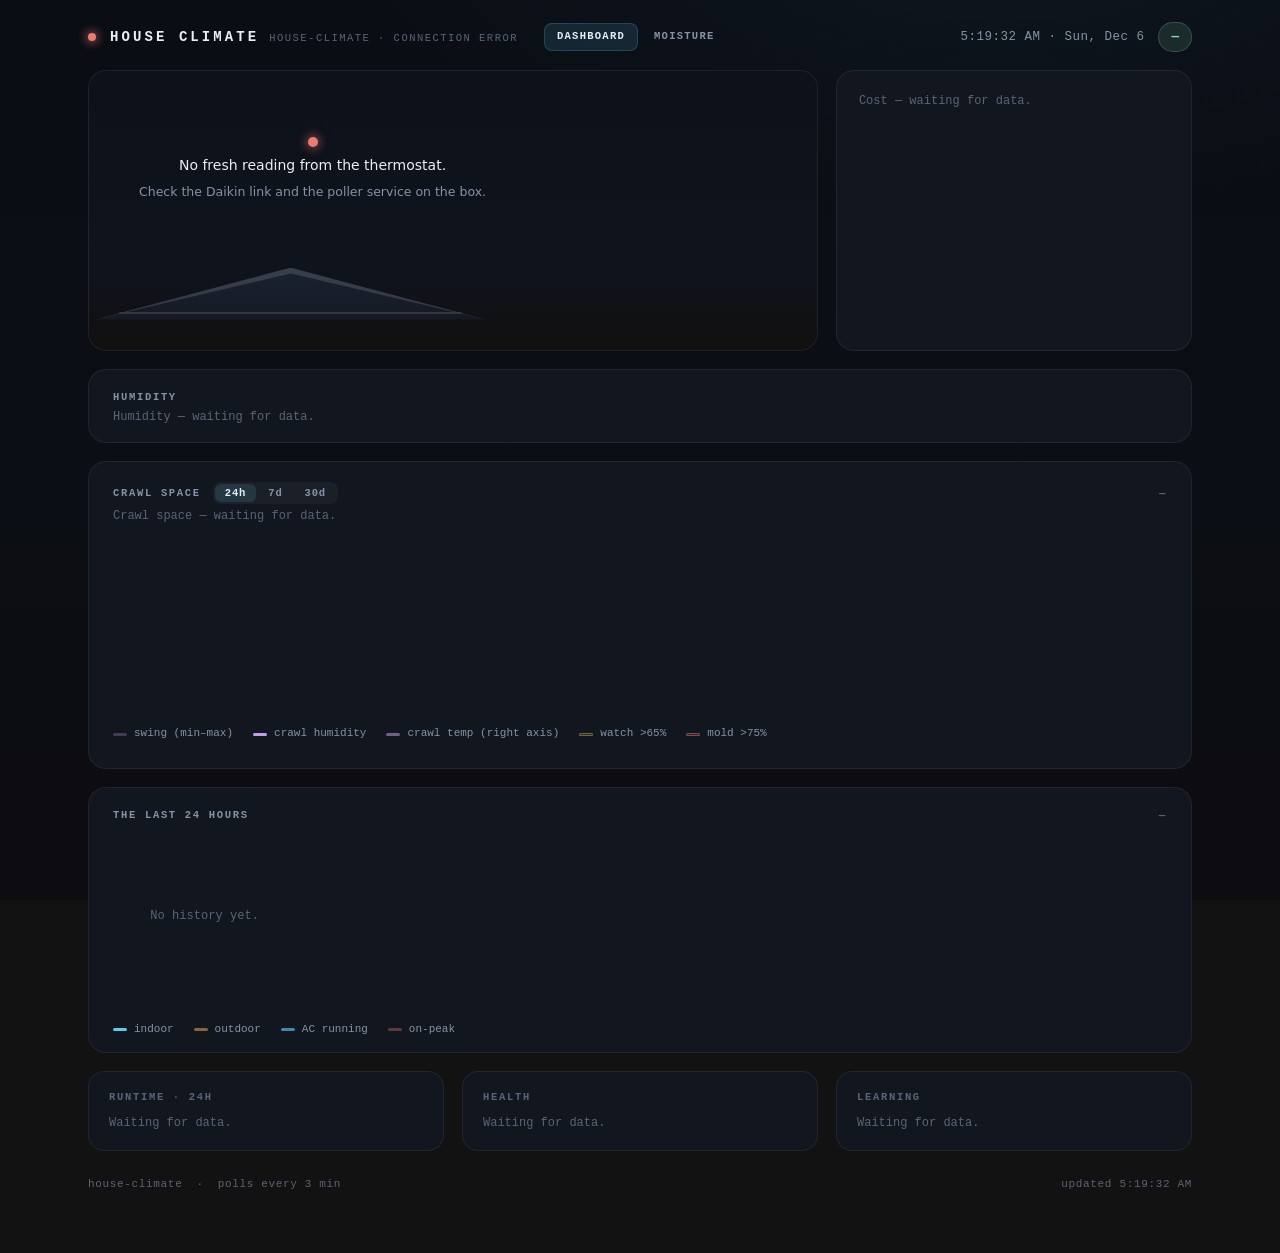
==== src/house_climate/web/static/index.html @ d67bf5e7 "refactor: remove family-hub features (F0–F8) built in the wrong repo The FamView family-hub set — da" ====
<!doctype html>
<html lang="en">
<head>
  <meta charset="utf-8">
  <meta name="viewport" content="width=device-width, initial-scale=1">
  <meta name="color-scheme" content="dark">
  <title>House Climate</title>
  <link rel="icon" href="[data-uri]">
  <link rel="stylesheet" href="styles.css?v=11">
</head>
<body>
  <!-- shared gradients for the airflow "airwaves" — faded at both ends -->
  <svg width="0" height="0" style="position:absolute" aria-hidden="true">
    <defs>
      <linearGradient id="aw-cool" x1="0" y1="0" x2="1" y2="0">
        <stop offset="0" stop-color="#5BC9F0" stop-opacity="0"/>
        <stop offset="0.5" stop-color="#5BC9F0" stop-opacity="0.8"/>
        <stop offset="1" stop-color="#5BC9F0" stop-opacity="0"/>
      </linearGradient>
      <linearGradient id="aw-heat" x1="0" y1="0" x2="1" y2="0">
        <stop offset="0" stop-color="#F5A45C" stop-opacity="0"/>
        <stop offset="0.5" stop-color="#F5A45C" stop-opacity="0.8"/>
        <stop offset="1" stop-color="#F5A45C" stop-opacity="0"/>
      </linearGradient>
      <linearGradient id="aw-fan" x1="0" y1="0" x2="1" y2="0">
        <stop offset="0" stop-color="#E9EEF7" stop-opacity="0"/>
        <stop offset="0.5" stop-color="#E9EEF7" stop-opacity="0.45"/>
        <stop offset="1" stop-color="#E9EEF7" stop-opacity="0"/>
      </linearGradient>
    </defs>
  </svg>

  <div class="wrap" id="root" data-state="idle" data-weather="day" data-conn="up" data-anim="running">

    <!-- ============ top bar ============ -->
    <header class="topbar">
      <span class="breath-dot" role="status" aria-live="polite" aria-label="connection status" id="status-dot"></span>
      <div class="wordmark">
        <h1>House Climate</h1>
        <span class="sub">house-climate &middot; <span id="status-text">connecting&hellip;</span></span>
      </div>
      <nav class="site-nav" aria-label="Site">
        <a href="./" class="active" aria-current="page">Dashboard</a>
        <a href="moisture.html">Moisture</a>
      </nav>
      <span class="spacer"></span>
      <span class="backup-badge warn" id="backup-badge" role="status" aria-live="polite" hidden></span>
      <span class="clock num" id="clock">&mdash;</span>
      <span class="today-chip num" id="chip-today">&mdash;</span>
    </header>

    <!-- ============ alerts (rendered only when non-empty) ============ -->
    <div class="alerts" id="alerts" aria-label="Active alerts"></div>

    <!-- ============ hero: the living house + cost rail ============ -->
    <div class="hero-row">
      <section class="scene" id="scene" aria-label="The house right now">
        <div class="stars" id="stars" aria-hidden="true"></div>
        <div class="clouds" id="clouds" aria-hidden="true"></div>
        <div class="rain" id="rain" aria-hidden="true"></div>
        <div class="snow" id="snow" aria-hidden="true"></div>

        <div class="outdoor" id="scene-outdoor"></div>

        <div class="house">
          <div class="roof" aria-hidden="true"></div>
          <div class="floors">
            <div class="airflow" id="airflow" aria-hidden="true"></div>
            <div id="scene-rooms"></div>
          </div>
          <div class="crawl" id="scene-crawl"></div>
        </div>

        <div class="stat-col" id="scene-stat"></div>
      </section>

      <aside class="rail" id="rail" aria-label="Cost">
        <p class="loading">Loading cost&hellip;</p>
      </aside>
    </div>

    <!-- ============ humidity (full width — the headline metric) ============ -->
    <section class="humidity-panel" id="humidity" aria-label="Humidity and dew point">
      <p class="loading">Loading humidity&hellip;</p>
    </section>

    <!-- ============ crawl space (dedicated chart: highs/lows, mold zones) ============ -->
    <section class="crawl-panel" id="crawl" aria-label="Crawl space humidity">
      <div class="panel-head">
        <span class="micro" style="color:var(--dim)">Crawl space</span>
        <div class="range-tabs" id="crawl-tabs" role="tablist" aria-label="Chart range">
          <button type="button" data-crawl-range="24h" role="tab">24h</button>
          <button type="button" data-crawl-range="7d" role="tab">7d</button>
          <button type="button" data-crawl-range="30d" role="tab">30d</button>
        </div>
        <span class="micro right" id="crawl-range-note">&mdash;</span>
      </div>
      <div id="crawl-lead"><p class="loading">Loading crawl space&hellip;</p></div>
      <div class="crawl-wrap">
        <svg id="crawl-chart" viewBox="0 0 960 170" role="img"
             aria-label="Crawl space relative humidity history with mold-risk thresholds at 65 and 75 percent"></svg>
        <div class="rb-tip" id="crawl-tip" hidden></div>
      </div>
      <div class="ribbon-legend" id="crawl-legend" hidden>
        <span class="li"><span class="sw sw-crawlband"></span>swing (min&ndash;max)</span>
        <span class="li"><span class="sw sw-crawlavg"></span>crawl humidity</span>
        <span class="li"><span class="sw sw-crawltemp"></span>crawl temp (right axis)</span>
        <span class="li"><span class="sw sw-watchzone"></span>watch &gt;65%</span>
        <span class="li"><span class="sw sw-moldzone"></span>mold &gt;75%</span>
      </div>
      <div class="crawl-foot" id="crawl-foot"></div>
    </section>

    <!-- ============ the day ribbon ============ -->
    <section class="ribbon-panel" id="ribbon-panel" aria-label="The last 24 hours">
      <div class="panel-head">
        <span class="micro" style="color:var(--dim)">The last 24 hours</span>
        <span class="micro right" id="ribbon-range">&mdash;</span>
      </div>
      <div class="ribbon-wrap">
        <svg id="ribbon" viewBox="0 0 960 168" role="img"
             aria-label="Indoor and outdoor temperature over 24 hours with cooling runs and on-peak pricing windows"></svg>
        <div class="rb-tip" id="ribbon-tip" hidden></div>
      </div>
      <div class="ribbon-legend">
        <span class="li"><span class="sw sw-in"></span>indoor</span>
        <span class="li"><span class="sw sw-out"></span>outdoor</span>
        <span class="li"><span class="sw sw-run"></span>AC running</span>
        <span class="li"><span class="sw sw-peak"></span><span id="legend-peak-rate">on-peak</span></span>
      </div>
    </section>

    <!-- ============ quiet band ============ -->
    <div class="cards">
      <section class="card" id="runtime" aria-label="Runtime"><p class="loading">Loading runtime&hellip;</p></section>
      <section class="card" id="health" aria-label="System health"><p class="loading">Loading health&hellip;</p></section>
      <section class="card" id="learning" aria-label="What the system is learning"><p class="loading">Loading&hellip;</p></section>
    </div>

    <footer class="foot">
      <span>house-climate</span>
      <span>&middot;</span>
      <span>polls every 3 min</span>
      <span class="r num" id="foot-updated">&mdash;</span>
    </footer>
  </div>

  <script src="common.js?v=5"></script>
  <script src="app.js?v=16"></script>
</body>
</html>
---- src/house_climate/web/static/styles.css ----
/* ================================================================
   HOUSE CLIMATE — the house is the interface.
   Committed single-theme night design: the page is the house's
   environment (sky above, earth below). Every color painted explicitly;
   this runs on a LAN wall display with no internet, no webfonts.
   ================================================================ */
:root {
  --void-top: #0A0D14;
  --void-bot: #0D0C10;
  --panel: #12161F;
  --edge: rgba(233, 238, 247, 0.07);
  --edge-strong: rgba(233, 238, 247, 0.14);
  --ink: #E9EEF7;
  --dim: #8593A9;
  --faint: #5A6478;
  --cool: #5BC9F0;
  --cool-soft: rgba(91, 201, 240, 0.14);
  --heat: #F5A45C;
  --heat-soft: rgba(245, 164, 92, 0.13);
  /* Location palette — one hue per PLACE, on every chart on every page:
     indoor = teal (--cool, solid), outside = amber (--heat, dashed),
     crawl space = violet (solid). Never reuse a place hue for a metric. */
  --crawl-line: #C39BEA;
  --crawl-soft: rgba(195, 155, 234, 0.16);
  --mint: #8AE0AD;
  --mint-soft: rgba(138, 224, 173, 0.12);
  --warn: #E8C268;
  --warn-soft: rgba(232, 194, 104, 0.10);
  --crit: #EB7A70;
  --ok-value: #8FDCA9;
  --mono: ui-monospace, "SF Mono", "Cascadia Code", Menlo, Consolas, monospace;
  --sans: system-ui, -apple-system, "Segoe UI", sans-serif;
}

* { box-sizing: border-box; margin: 0; padding: 0; }

html { scrollbar-color: #2A3140 transparent; }

body {
  font-family: var(--sans);
  color: var(--ink);
  background:
    radial-gradient(1100px 480px at 78% -8%, rgba(91, 201, 240, 0.05), transparent 60%),
    linear-gradient(180deg, var(--void-top) 0%, #0B0E14 55%, var(--void-bot) 100%);
  background-attachment: fixed;
  min-height: 100vh;
  font-size: 15px;
  line-height: 1.45;
  -webkit-font-smoothing: antialiased;
}

.wrap { max-width: 1160px; margin: 0 auto; padding: 0 28px 60px; }

/* ---- microlabel voice: everything quiet speaks mono ---- */
.micro {
  font-family: var(--mono);
  font-size: 10.5px;
  font-weight: 600;
  letter-spacing: 0.16em;
  text-transform: uppercase;
  color: var(--faint);
}
.num { font-variant-numeric: tabular-nums; }
.dim { color: var(--dim); }

/* ---- range coloring: the number itself is the status ----
   green = in range, yellow = drifting, red = out of range.
   These are override utilities: they must defeat the component base color
   rules (e.g. `.card .lead .v`, `.floor .t`) that set the default ink, and
   those carry higher selector specificity — so !important is the correct
   tool here, not a shortcut. */
.v-ok { color: var(--ok-value) !important; }
.v-watch { color: var(--warn) !important; }
.v-out { color: var(--crit) !important; }

/* ================= top bar ================= */
.topbar {
  display: flex; align-items: center; gap: 14px;
  padding: 22px 0 18px;
}
.wordmark { display: flex; align-items: baseline; gap: 10px; }
.wordmark h1 {
  font-family: var(--mono);
  font-size: 14px; font-weight: 700;
  letter-spacing: 0.22em; text-transform: uppercase;
  color: var(--ink);
  white-space: nowrap;
}
.wordmark .sub { font-family: var(--mono); font-size: 10.5px; letter-spacing: 0.14em; text-transform: uppercase; color: var(--faint); }

.breath-dot {
  width: 8px; height: 8px; border-radius: 50%;
  background: var(--mint);
  box-shadow: 0 0 8px 1px rgba(138, 224, 173, 0.55);
  animation: breathe 4.5s ease-in-out infinite;
  flex: none;
}
[data-state="cooling"] .breath-dot {
  background: var(--cool);
  box-shadow: 0 0 10px 2px rgba(91, 201, 240, 0.6);
  animation-duration: 2.6s;
}
[data-state="heating"] .breath-dot {
  background: var(--heat);
  box-shadow: 0 0 10px 2px rgba(245, 164, 92, 0.6);
  animation-duration: 2.6s;
}
/* connection lost / no data: the pulse goes red and stops */
[data-conn="down"] .breath-dot {
  background: var(--crit);
  box-shadow: 0 0 10px 2px rgba(235, 122, 112, 0.6);
  animation: none;
}
@keyframes breathe {
  0%, 100% { transform: scale(1); opacity: 0.75; }
  50% { transform: scale(1.35); opacity: 1; }
}

.topbar .spacer { flex: 1; }

/* ---- site nav: the two pages of the app, active page marked ---- */
.site-nav { display: flex; gap: 3px; margin-left: 12px; }
.site-nav a {
  font-family: var(--mono); font-size: 10.5px; font-weight: 600;
  letter-spacing: 0.12em; text-transform: uppercase;
  color: var(--dim); text-decoration: none;
  padding: 5px 12px; border-radius: 8px;
  border: 1px solid transparent;
  white-space: nowrap;
}
.site-nav a:hover { color: var(--ink); background: rgba(233, 238, 247, 0.05); }
.site-nav a:focus-visible { outline: 2px solid var(--cool); outline-offset: 1px; }
.site-nav a.active {
  color: var(--ink);
  background: rgba(91, 201, 240, 0.12);
  border-color: rgba(91, 201, 240, 0.2);
}
.clock { font-family: var(--mono); font-size: 12.5px; color: var(--dim); letter-spacing: 0.04em; }
.today-chip {
  font-family: var(--mono); font-size: 12.5px; font-weight: 600;
  color: var(--mint);
  background: var(--mint-soft);
  border: 1px solid rgba(138, 224, 173, 0.22);
  padding: 5px 12px; border-radius: 999px;
  white-space: nowrap;
}

/* Backup-health badge in the top bar: absent (hidden attr) when healthy or
   still unknown; amber pill once a known backup goes stale. */
.backup-badge {
  font-family: var(--mono); font-size: 12px; font-weight: 600;
  padding: 5px 12px; border-radius: 999px; white-space: nowrap;
}
.backup-badge[hidden] { display: none; }
.backup-badge.warn {
  color: var(--warn); background: var(--warn-soft);
  border: 1px solid rgba(232, 194, 104, 0.28);
}

/* ================= alerts strip ================= */
.alerts { display: flex; flex-direction: column; gap: 8px; margin-bottom: 18px; }
.alerts:empty { display: none; }
.alert {
  display: flex; align-items: baseline; gap: 10px;
  font-family: var(--mono); font-size: 13px; line-height: 1.5;
  padding: 10px 14px;
  border-radius: 10px;
  border-left: 3px solid var(--warn);
  background: var(--warn-soft);
  color: var(--ink);
}
.alert .sev {
  font-size: 9.5px; font-weight: 700; letter-spacing: 0.12em; text-transform: uppercase;
  color: var(--warn); flex: none;
}
.alert.crit { border-left-color: var(--crit); background: rgba(235, 122, 112, 0.10); }
.alert.crit .sev { color: var(--crit); }

/* ================= hero row ================= */
.hero-row {
  display: grid;
  grid-template-columns: minmax(0, 2.05fr) minmax(250px, 1fr);
  gap: 18px;
  align-items: stretch;
}

/* ---- page-load orchestration: the system comes online in order ---- */
@keyframes rise { from { opacity: 0; transform: translateY(14px); } to { opacity: 1; transform: none; } }
.scene, .rail, .humidity-panel, .crawl-panel, .ribbon-panel, .card { animation: rise 0.7s cubic-bezier(0.16, 1, 0.3, 1) both; }
.rail { animation-delay: 0.10s; }
.humidity-panel { animation-delay: 0.18s; }
.crawl-panel { animation-delay: 0.24s; }
.ribbon-panel { animation-delay: 0.28s; }
.cards .card:nth-child(1) { animation-delay: 0.38s; }
.cards .card:nth-child(2) { animation-delay: 0.46s; }
.cards .card:nth-child(3) { animation-delay: 0.54s; }

.scene {
  position: relative;
  border: 1px solid var(--edge);
  border-radius: 18px;
  background: linear-gradient(180deg, #0D1119 0%, #0F131C 72%, #12100F 100%);
  overflow: hidden;
  padding: 26px 30px 22px;
  display: grid;
  grid-template-columns: minmax(0, 1.15fr) minmax(0, 1fr);
  gap: 26px;
  transition: filter 0.6s ease, background 1.2s ease;
}
/* stale reading: the whole scene desaturates */
.scene.is-stale { filter: saturate(0.35) brightness(0.85); }

/* ---- the sky: driven by the real weather feed ----
   data-weather on #root: day | night | clouds | rain | snow */
.stars { position: absolute; inset: 0; z-index: 0; pointer-events: none; display: none; }
[data-weather="night"] .stars { display: block; }
.stars i {
  position: absolute;
  width: 2px; height: 2px; border-radius: 50%;
  background: #E9EEF7;
  opacity: 0.18;
  animation: twinkle var(--tw, 9s) ease-in-out var(--twd, 0s) infinite;
}
@keyframes twinkle {
  0%, 100% { opacity: 0.10; }
  50% { opacity: var(--twmax, 0.42); }
}

/* sun by day, moon by night */
[data-weather="night"] .sun {
  background: radial-gradient(circle at 62% 38%, #F0F3F9 42%, #B9C2D4 60%, rgba(185, 194, 212, 0.2) 100%);
  box-shadow: 0 0 14px 3px rgba(233, 238, 247, 0.18);
  animation: none;
}
[data-weather="clouds"] .sun { filter: brightness(0.72) saturate(0.7); }
[data-weather="rain"] .sun { filter: brightness(0.45) saturate(0.4); }
[data-weather="snow"] .sun { filter: brightness(0.6) saturate(0.5); }

/* drifting clouds — present for clouds, rain, and snow */
.clouds { position: absolute; inset: 0; z-index: 0; pointer-events: none; display: none; overflow: hidden; }
[data-weather="clouds"] .clouds,
[data-weather="rain"] .clouds,
[data-weather="snow"] .clouds { display: block; }
.clouds i {
  position: absolute;
  width: 130px; height: 30px; border-radius: 999px;
  background: rgba(233, 238, 247, 0.10);
  filter: blur(13px);
  animation: cloud-drift var(--cd, 85s) linear var(--cdd, 0s) infinite;
}
[data-weather="rain"] .clouds i,
[data-weather="snow"] .clouds i { background: rgba(160, 176, 205, 0.13); }
@keyframes cloud-drift {
  from { transform: translateX(-160px); }
  to { transform: translateX(1200px); }
}

/* rain falls around the house */
.rain { position: absolute; inset: 0; z-index: 0; pointer-events: none; display: none; }
[data-weather="rain"] .rain { display: block; }
.rain i {
  position: absolute; top: -14px;
  width: 1.5px; height: 12px; border-radius: 2px;
  background: linear-gradient(180deg, rgba(122, 168, 255, 0), rgba(122, 168, 255, 0.4));
  transform: rotate(9deg);
  animation: rainfall var(--rd, 1.1s) linear var(--rdd, 0s) infinite;
}
@keyframes rainfall {
  from { transform: translateY(0) rotate(9deg); opacity: 0.9; }
  to { transform: translateY(480px) rotate(9deg); opacity: 0.35; }
}

/* snow drifts down with a gentle sway */
.snow { position: absolute; inset: 0; z-index: 0; pointer-events: none; display: none; }
[data-weather="snow"] .snow { display: block; }
.snow i {
  position: absolute; top: -12px;
  width: 3px; height: 3px; border-radius: 50%;
  background: rgba(233, 238, 247, 0.75);
  animation: snowfall var(--sd, 8s) linear var(--sdd, 0s) infinite;
}
@keyframes snowfall {
  0% { transform: translate(0, 0); opacity: 0; }
  12% { opacity: 0.85; }
  100% { transform: translate(var(--sx, 12px), 470px); opacity: 0.4; }
}

/* sky tint follows the weather */
[data-weather="night"] .scene { background: linear-gradient(180deg, #0A0D16 0%, #0E121B 72%, #12100F 100%); }
[data-weather="rain"] .scene { background: linear-gradient(180deg, #0B0F15 0%, #0E1119 72%, #100F0E 100%); }
[data-weather="clouds"] .scene,
[data-weather="snow"] .scene { background: linear-gradient(180deg, #0E1219 0%, #10141C 72%, #12100F 100%); }

/* ambience pauses when the tab is hidden — this runs for months on a wall */
[data-anim="paused"] .stars i,
[data-anim="paused"] .clouds i,
[data-anim="paused"] .rain i,
[data-anim="paused"] .snow i,
[data-anim="paused"] .airflow .aw-stream,
[data-anim="paused"] .airflow .aw-stream path,
[data-anim="paused"] .breath-dot,
[data-anim="paused"] .sun,
[data-anim="paused"] .rb-now-dot { animation-play-state: paused; }

.scene .outdoor, .scene .house, .scene .stat-col { position: relative; z-index: 1; }

/* ---- outdoor strip ---- */
.outdoor {
  grid-column: 1 / -1;
  display: flex; flex-wrap: wrap; align-items: center; gap: 16px;
  min-height: 30px;
}
.sun {
  width: 22px; height: 22px; border-radius: 50%;
  background: radial-gradient(circle at 38% 35%, #FFD9A8, var(--heat) 58%, rgba(245, 164, 92, 0.25) 100%);
  box-shadow: 0 0 18px 4px rgba(245, 164, 92, calc(0.12 + 0.35 * var(--solar, 0.27)));
  animation: sunpulse 8s ease-in-out infinite;
  flex: none;
}
@keyframes sunpulse { 0%, 100% { filter: brightness(1); } 50% { filter: brightness(1.18); } }
.outdoor .line { font-family: var(--mono); font-size: 12.5px; color: var(--dim); letter-spacing: 0.03em; }
.outdoor .line b { color: var(--ink); font-weight: 600; }
.outdoor .aqi {
  margin-left: auto;
  font-family: var(--mono); font-size: 11px; font-weight: 600;
  padding: 3px 10px; border-radius: 999px;
  letter-spacing: 0.05em;
  white-space: nowrap;
}
.aqi-ok { color: var(--mint); background: var(--mint-soft); }
.aqi-neutral { color: var(--dim); background: rgba(233, 238, 247, 0.06); }
.aqi-warn { color: var(--warn); background: var(--warn-soft); }
.aqi-crit { color: var(--crit); background: rgba(235, 122, 112, 0.14); }

/* prominent escalation above the modest .aqi chip — same crit hue.
   flex-basis:100% forces it onto its own row in the flex-wrap .outdoor
   strip, pushing the sun/temp line beneath it. */
.smoke-banner {
  flex-basis: 100%;
  color: var(--crit); background: rgba(235, 122, 112, 0.14);
  border-radius: 10px; padding: 8px 12px;
  font-family: var(--mono); font-size: 0.85rem; font-weight: 600;
}

/* ---- the house cross-section ---- */
.house { position: relative; padding-top: 44px; }
.roof {
  position: absolute; top: 0; left: -7%; width: 114%; height: 52px;
  clip-path: polygon(50% 0, 100% 100%, 0 100%);
  background: linear-gradient(180deg, #1B2230, #141924);
  border-radius: 2px;
}
.roof::after {
  content: ""; position: absolute; inset: 0;
  clip-path: polygon(50% 0, 100% 100%, 50% 6px, 0 100%);
  background: var(--edge-strong);
}
.floors {
  position: relative;
  border: 1px solid var(--edge-strong);
  border-radius: 0 0 4px 4px;
  background: rgba(18, 22, 31, 0.6);
  overflow: hidden;
  transition: box-shadow 1.2s ease;
}
[data-state="cooling"] .floors {
  box-shadow: inset 0 0 34px rgba(91, 201, 240, 0.10), 0 0 22px rgba(91, 201, 240, 0.07);
  animation: wallglow 2.6s ease-in-out infinite;
}
@keyframes wallglow {
  0%, 100% { box-shadow: inset 0 0 34px rgba(91, 201, 240, 0.08), 0 0 22px rgba(91, 201, 240, 0.05); }
  50% { box-shadow: inset 0 0 44px rgba(91, 201, 240, 0.15), 0 0 26px rgba(91, 201, 240, 0.10); }
}
[data-state="heating"] .floors { animation: heatglow 2.6s ease-in-out infinite; }
@keyframes heatglow {
  0%, 100% { box-shadow: inset 0 0 34px rgba(245, 164, 92, 0.08), 0 0 22px rgba(245, 164, 92, 0.05); }
  50% { box-shadow: inset 0 0 44px rgba(245, 164, 92, 0.15), 0 0 26px rgba(245, 164, 92, 0.10); }
}

.floor {
  display: flex; align-items: center; justify-content: space-between;
  gap: 12px;
  padding: 15px 18px;
  border-top: 1px solid var(--edge);
  position: relative; z-index: 2;
}
.floor:first-child { border-top: none; }
.floor .room { display: flex; flex-direction: column; gap: 3px; }
.floor .vals { display: flex; align-items: baseline; gap: 12px; }
.floor .t { font-family: var(--mono); font-size: 21px; font-weight: 500; color: var(--ink); }
.floor .t .u { font-size: 12px; color: var(--faint); font-weight: 400; }
.floor .rh { font-family: var(--mono); font-size: 12px; color: var(--dim); }
.floor .age { font-family: var(--mono); font-size: 10px; color: var(--faint); }
.floor .age.old { color: var(--warn); }
.sig { display: inline-flex; align-items: flex-end; gap: 1.5px; height: 10px; margin-left: 2px; opacity: 0.75; }
.sig i { width: 2.5px; border-radius: 1px; background: var(--ok-value); }
.sig i:nth-child(1) { height: 3px; } .sig i:nth-child(2) { height: 5px; }
.sig i:nth-child(3) { height: 7px; } .sig i:nth-child(4) { height: 10px; }
.sig.weak i { background: var(--warn); }
.sig i.off { background: rgba(233, 238, 247, 0.14); }
.batt-chip {
  font-family: var(--mono); font-size: 9px; font-weight: 700; letter-spacing: 0.08em;
  text-transform: uppercase;
  color: var(--crit); background: rgba(235, 122, 112, 0.14);
  padding: 2px 6px; border-radius: 999px; margin-left: 2px;
}
/* indoor PM2.5 chip (Levoit via the HA bridge) — severity-colored */
.pm {
  font-family: var(--mono); font-size: 10px; font-weight: 700; letter-spacing: 0.05em;
  padding: 2px 6px; border-radius: 999px; margin-left: 2px;
  border: 1px solid transparent; cursor: default;
}
.pm.pm-ok { color: var(--ok-value); background: var(--mint-soft); }
.pm.pm-warn { color: var(--warn); background: var(--warn-soft); }
.pm.pm-bad { color: var(--crit); background: rgba(235, 122, 112, 0.14); }
.pm.pm-stale { color: var(--faint); border-color: var(--edge); }
.floor.stale .t, .floor.stale .rh { color: var(--faint); }
.floor.absent .t, .floor.absent .rh { color: var(--faint); }
.floor.absent .waiting { font-family: var(--mono); font-size: 11.5px; color: var(--faint); font-style: normal; }

/* crawl space: below the drawn ground line */
.crawl {
  margin-top: 10px;
  border: 1px dashed rgba(233, 238, 247, 0.13);
  border-radius: 4px;
  background: rgba(13, 12, 10, 0.5);
  position: relative; z-index: 2;
}
.crawl:empty { display: none; }
.crawl::before {
  content: "";
  position: absolute; top: -6px; left: -60px; right: -60px;
  height: 1px;
  background: linear-gradient(90deg, transparent, var(--edge-strong) 8%, var(--edge-strong) 92%, transparent);
  pointer-events: none;
}
.crawl .floor { border-top: none; padding: 11px 18px; }
.crawl .t { font-size: 17px; }

/* Conditioned air moving through the house — streamlines. Each stream is a
   full-width sine path; puffs of light (stroke dashes) travel ALONG the
   curve, so the motion itself undulates instead of a shape being dragged
   across. The whole stream also breathes vertically. Deliberately NOT rain:
   horizontal, wavy, soft-ended (the stroke gradient fades both edges).
   Cyan cooling, amber heating, neutral fan. */
.airflow { position: absolute; inset: 0; z-index: 1; pointer-events: none; overflow: hidden; }
.airflow .aw-stream {
  position: absolute; inset: 0; width: 100%; height: 100%;
  opacity: 0;
  transition: opacity 0.9s ease;
  will-change: opacity;
}
.airflow .aw-stream path {
  fill: none;
  stroke-width: 2.2;
  stroke-linecap: round;
  vector-effect: non-scaling-stroke;
  /* pathLength=100 on the element makes these units stable */
  stroke-dasharray: 7 26;
}
[data-state="cooling"] .airflow .aw-stream,
[data-state="heating"] .airflow .aw-stream,
[data-state="fan"] .airflow .aw-stream {
  opacity: 1;
  animation: stream-breathe var(--bob, 7s) ease-in-out var(--delay, 0s) infinite;
}
[data-state="cooling"] .airflow .aw-stream path { stroke: url(#aw-cool); animation: dashflow var(--dur, 6s) linear var(--delay, 0s) infinite; }
[data-state="heating"] .airflow .aw-stream path { stroke: url(#aw-heat); animation: dashflow var(--dur, 6s) linear var(--delay, 0s) infinite; }
[data-state="fan"] .airflow .aw-stream path { stroke: url(#aw-fan); animation: dashflow calc(var(--dur, 6s) * 1.6) linear var(--delay, 0s) infinite; }
@keyframes dashflow {
  from { stroke-dashoffset: 0; }
  to { stroke-dashoffset: -66; } /* two dash periods per cycle, seamless */
}
@keyframes stream-breathe {
  0%, 100% { transform: translateY(0); }
  50% { transform: translateY(var(--bobamp, 4px)); }
}

/* ---- thermostat column ---- */
.stat-col { display: flex; flex-direction: column; justify-content: center; gap: 16px; padding-bottom: 60px; }
.big-temp { display: flex; align-items: baseline; gap: 6px; line-height: 1; }
.big-temp .v {
  font-size: 84px; font-weight: 200; letter-spacing: -0.02em;
  font-variant-numeric: tabular-nums;
  color: var(--ink);
}
.big-temp .u { font-size: 22px; font-weight: 300; color: var(--dim); }

.eq-pill {
  display: inline-flex; align-items: center; gap: 8px;
  align-self: flex-start;
  font-family: var(--mono); font-size: 12px; font-weight: 600;
  letter-spacing: 0.12em; text-transform: uppercase;
  padding: 7px 14px; border-radius: 999px;
  border: 1px solid var(--edge-strong);
  color: var(--dim); background: rgba(233, 238, 247, 0.03);
  transition: all 0.6s ease;
}
.eq-pill .d { width: 7px; height: 7px; border-radius: 50%; background: var(--faint); }
[data-state="cooling"] .eq-pill {
  color: var(--cool); border-color: rgba(91, 201, 240, 0.35); background: var(--cool-soft);
}
[data-state="cooling"] .eq-pill .d {
  background: var(--cool);
  box-shadow: 0 0 8px 2px rgba(91, 201, 240, 0.5);
  animation: breathe 2.6s ease-in-out infinite;
}
[data-state="heating"] .eq-pill {
  color: var(--heat); border-color: rgba(245, 164, 92, 0.35); background: var(--heat-soft);
}
[data-state="heating"] .eq-pill .d {
  background: var(--heat);
  box-shadow: 0 0 8px 2px rgba(245, 164, 92, 0.5);
  animation: breathe 2.6s ease-in-out infinite;
}

/* comfort band: heat notch … indoor marker … cool notch */
.band { display: flex; flex-direction: column; gap: 7px; max-width: 320px; }
[data-state="off"] .band { opacity: 0.5; }
.band .track {
  position: relative; height: 5px; border-radius: 999px;
  background: linear-gradient(90deg, rgba(245, 164, 92, 0.35), rgba(233, 238, 247, 0.10) 38%, rgba(233, 238, 247, 0.10) 62%, rgba(91, 201, 240, 0.35));
}
.band .notch {
  position: absolute; top: -4px; width: 2.5px; height: 13px; border-radius: 2px;
}
.band .notch.h { background: var(--heat); }
.band .notch.c { background: var(--cool); }
.band .marker {
  position: absolute; top: -3.5px;
  width: 12px; height: 12px; border-radius: 50%;
  background: var(--ink);
  border: 2.5px solid #0F131C;
  box-shadow: 0 0 0 1.5px rgba(233, 238, 247, 0.35);
  transform: translateX(-50%);
}
[data-state="cooling"] .band .marker {
  background: var(--cool);
  box-shadow: 0 0 0 1.5px rgba(91, 201, 240, 0.5), 0 0 10px 2px rgba(91, 201, 240, 0.35);
}
[data-state="heating"] .band .marker {
  background: var(--heat);
  box-shadow: 0 0 0 1.5px rgba(245, 164, 92, 0.5), 0 0 10px 2px rgba(245, 164, 92, 0.35);
}
.band .labels { display: flex; justify-content: space-between; font-family: var(--mono); font-size: 11px; color: var(--dim); }
.band .labels .h b { color: var(--heat); font-weight: 600; }
.band .labels .c b { color: var(--cool); font-weight: 600; }

.rh-line { font-family: var(--mono); font-size: 13px; color: var(--dim); }
.rh-line b { font-weight: 600; color: var(--ink); }
/* the source note wraps as one unit instead of breaking mid-phrase */
.rh-line .rh-src { white-space: nowrap; color: var(--faint); }

/* stale banner + no-data empty state */
.stale-banner {
  grid-column: 1 / -1;
  font-family: var(--mono); font-size: 11px; font-weight: 600; letter-spacing: 0.1em;
  text-transform: uppercase;
  color: var(--warn); background: var(--warn-soft);
  border: 1px solid rgba(232, 194, 104, 0.25);
  border-radius: 8px; padding: 8px 12px; text-align: center;
}
.scene-empty {
  grid-column: 1 / -1;
  display: flex; flex-direction: column; align-items: center; gap: 8px;
  padding: 40px 20px; text-align: center;
}
.scene-empty .dot { width: 10px; height: 10px; border-radius: 50%; background: var(--crit); box-shadow: 0 0 10px 2px rgba(235, 122, 112, 0.5); }
.scene-empty p { color: var(--ink); font-size: 14px; }
.scene-empty p.sub { color: var(--dim); font-size: 12.5px; }

/* ================= cost rail ================= */
.rail {
  border: 1px solid var(--edge);
  border-radius: 18px;
  background: var(--panel);
  padding: 22px 22px 18px;
  display: flex; flex-direction: column;
}
.peak-strip {
  display: flex; flex-direction: column; gap: 2px;
  padding: 8px 12px; border-radius: 10px; margin-bottom: 12px; line-height: 1.25;
}
.peak-strip b { font-size: 0.95rem; letter-spacing: 0.02em; }
.peak-strip span { font-size: 0.8rem; opacity: 0.9; }
/* Same three hues as the band breakdown below (.b-off/.b-mid/.b-peak) and
   the chart's on-peak shading (.rb-peak), so the strip reads as one system. */
.peak-strip.is-off { background: var(--mint-soft); color: var(--mint); }
.peak-strip.is-warn { background: var(--warn-soft); color: var(--warn); }
.peak-strip.is-peak { background: rgba(235, 122, 112, 0.14); color: var(--crit); }
/* Mid tier active (not bordering peak): same amber as .b-mid below, so it
   never reads as the mint "cheap power" off-peak state. */
.peak-strip.is-mid { background: var(--warn-soft); color: var(--warn); }
/* Flat-rate utility: no peak/off framing exists, so no mint/amber/red — a
   plain neutral gray instead of implying either "cheap" or "watch out". */
.peak-strip.is-flat { background: rgba(133, 147, 169, 0.12); color: var(--dim); }

.rail .today-amt {
  font-size: 46px; font-weight: 250; line-height: 1.05;
  font-variant-numeric: tabular-nums;
  color: var(--ink);
  margin-top: 8px;
  transition: color 0.5s ease;
}
.rail .today-amt.is-ticking { color: var(--mint); text-shadow: 0 0 18px rgba(138, 224, 173, 0.25); }
.accrual {
  margin-top: 6px;
  font-family: var(--mono); font-size: 11.5px; font-weight: 600;
  color: var(--mint);
}
.accrual[hidden] { display: none; }

.rail hr { border: none; border-top: 1px solid var(--edge); margin: 16px 0 14px; }

.bands { display: flex; flex-direction: column; gap: 8px; margin-top: 9px; }
.bandrow { display: flex; align-items: center; gap: 9px; font-family: var(--mono); font-size: 12px; }
.bandrow .dot { width: 7px; height: 7px; border-radius: 50%; flex: none; }
.bandrow .nm { color: var(--dim); width: 70px; }
.bandrow .bar { flex: 1; height: 3px; border-radius: 999px; background: rgba(233, 238, 247, 0.07); overflow: hidden; }
.bandrow .bar i { display: block; height: 100%; border-radius: 999px; }
.bandrow .amt { color: var(--ink); font-weight: 600; width: 50px; text-align: right; }
.b-peak .dot, .b-peak .bar i { background: var(--crit); }
.b-mid .dot, .b-mid .bar i { background: var(--warn); }
.b-off .dot, .b-off .bar i { background: var(--mint); }

.proj-row { display: flex; justify-content: space-between; font-family: var(--mono); font-size: 12px; color: var(--dim); margin-top: 10px; }
.proj-row b { color: var(--ink); font-weight: 600; }

.fc-line { margin-top: 9px; font-size: 13px; color: var(--dim); line-height: 1.5; }
.fc-line b { color: var(--ink); font-weight: 600; }
.fc-basis { margin-top: 5px; font-family: var(--mono); font-size: 10.5px; color: var(--faint); }
.fc-tip {
  margin-top: 9px; padding: 9px 12px;
  border-left: 2px solid var(--mint);
  background: var(--mint-soft);
  border-radius: 0 8px 8px 0;
  font-size: 12.5px; color: var(--ink); line-height: 1.5;
}
.fc-tip b { color: var(--mint); }

/* ================= humidity panel (full width) ================= */
.humidity-panel {
  margin-top: 18px;
  border: 1px solid var(--edge);
  border-radius: 18px;
  background: var(--panel);
  padding: 20px 24px 16px;
}
.hum-top { display: flex; align-items: baseline; gap: 22px; flex-wrap: wrap; margin: 8px 0 4px; }
.hum-big { display: flex; align-items: baseline; gap: 7px; }
.hum-big .v { font-size: 44px; font-weight: 250; line-height: 1; font-variant-numeric: tabular-nums; }
.hum-big .u { font-family: var(--mono); font-size: 11.5px; color: var(--dim); }
.hum-dew { font-size: 13.5px; color: var(--dim); line-height: 1.5; }
.hum-dew b { font-weight: 600; color: var(--ink); font-family: var(--mono); font-size: 13px; }
.hum-spark { display: block; width: 100%; height: auto; margin-top: 6px; }
.hs-indoor { fill: none; stroke: var(--cool); stroke-width: 2; stroke-linecap: round; stroke-linejoin: round; }
.hs-outdoor { fill: none; stroke: rgba(245, 164, 92, 0.55); stroke-width: 1.5; stroke-dasharray: 5 4; }
.hs-fill { fill: url(#hs-grad); }
.hs-label { font-family: var(--mono); font-size: 10px; fill: var(--faint); }
.hs-grid { stroke: rgba(233, 238, 247, 0.05); stroke-width: 1; }
.hum-foot { display: flex; gap: 24px; flex-wrap: wrap; margin-top: 10px; align-items: baseline; }
.hum-window {
  padding-left: 10px;
  border-left: 3px solid var(--edge-strong);
  font-size: 13px; font-weight: 600; color: var(--dim);
}
.hum-window.open { color: var(--ok-value); border-left-color: var(--ok-value); }
.hum-window.closed { color: var(--warn); border-left-color: var(--warn); }
.hum-ac { margin-left: auto; font-size: 12.5px; color: var(--dim); }
.hum-ac b { color: var(--ink); font-weight: 600; font-family: var(--mono); font-size: 12px; }

/* ================= crawl space panel (full width) ================= */
.crawl-panel {
  margin-top: 18px;
  border: 1px solid var(--edge);
  border-radius: 18px;
  background: var(--panel);
  padding: 20px 24px 16px;
}
.crawl-panel[hidden] { display: none; }
/* range tabs */
.range-tabs { display: flex; gap: 2px; background: rgba(233, 238, 247, 0.04); border-radius: 8px; padding: 2px; }
.range-tabs button {
  font-family: var(--mono); font-size: 10.5px; font-weight: 600; letter-spacing: 0.08em;
  color: var(--dim); background: none; border: 0; border-radius: 6px;
  padding: 3px 10px; cursor: pointer;
}
.range-tabs button:hover { color: var(--ink); }
.range-tabs button:focus-visible { outline: 2px solid var(--cool); outline-offset: 1px; }
.range-tabs button.is-on { color: var(--ink); background: rgba(91, 201, 240, 0.14); }
/* stat chips */
.cs-chips { display: flex; gap: 10px; flex-wrap: wrap; margin: 6px 0 4px; }
.cs-chip {
  display: inline-flex; align-items: baseline; gap: 7px;
  border: 1px solid var(--edge); border-radius: 9px; padding: 4px 10px;
  font-size: 12.5px;
}
.cs-chip .cl {
  font-family: var(--mono); font-size: 10px; font-weight: 600;
  letter-spacing: 0.1em; text-transform: uppercase; color: var(--faint);
}
.cs-chip b { font-family: var(--mono); font-size: 12px; font-weight: 600; color: var(--ink); }
/* trend */
.ct-up { color: var(--warn); font-family: var(--mono); font-size: 12.5px; }
.ct-down { color: var(--ok-value); font-family: var(--mono); font-size: 12.5px; }
.ct-flat { color: var(--dim); font-family: var(--mono); font-size: 12.5px; }
/* chart */
.crawl-wrap { position: relative; margin-top: 4px; }
.crawl-wrap svg { display: block; width: 100%; height: auto; }
.cz-watch { fill: var(--warn-soft); }
.cz-mold { fill: rgba(235, 122, 112, 0.10); }
.cz-line { stroke-width: 1; stroke-dasharray: 4 4; }
.cz-line.watch { stroke: rgba(232, 194, 104, 0.45); }
.cz-line.mold { stroke: rgba(235, 122, 112, 0.5); }
.cz-band { fill: var(--crawl-soft); }
.cz-avg { fill: none; stroke: var(--crawl-line); stroke-width: 2.2; stroke-linecap: round; stroke-linejoin: round; }
/* crawl temperature: same place-hue as the RH line, dashed = secondary metric.
   NOT amber — amber dashes mean "outside" everywhere else. */
.cz-temp { fill: none; stroke: rgba(195, 155, 234, 0.55); stroke-width: 1.5; stroke-dasharray: 5 4; }
.cz-templabel { font-family: var(--mono); font-size: 10px; fill: rgba(195, 155, 234, 0.6); }
.cz-hidot { fill: var(--crit); }
.cz-lodot { fill: var(--ok-value); }
.cz-marklabel { font-family: var(--mono); font-size: 10.5px; font-weight: 600; fill: var(--dim); letter-spacing: 0.05em; }
/* legend swatches */
.sw-crawlband { background: rgba(195, 155, 234, 0.28); height: 8px; border-radius: 2px; }
.sw-crawlavg { background: var(--crawl-line); }
.sw-crawltemp { background: rgba(195, 155, 234, 0.55); }
.sw-moout { background: rgba(245, 164, 92, 0.6); }
.sw-rainbar { background: rgba(91, 201, 240, 0.65); height: 8px; border-radius: 2px; }
.sw-watchzone { background: var(--warn-soft); height: 10px; border-radius: 2px; border: 1px solid rgba(232, 194, 104, 0.4); }
.sw-moldzone { background: rgba(235, 122, 112, 0.12); height: 10px; border-radius: 2px; border: 1px solid rgba(235, 122, 112, 0.45); }
/* foot: mold verdict + vent advice */
.crawl-foot { display: flex; gap: 24px; flex-wrap: wrap; margin-top: 10px; align-items: baseline; }
.cs-mold {
  padding-left: 10px;
  border-left: 3px solid var(--edge-strong);
  font-size: 13px; font-weight: 600; color: var(--dim);
}
.cs-mold.ok { color: var(--ok-value); border-left-color: var(--ok-value); }
.cs-mold.watch { color: var(--warn); border-left-color: var(--warn); }
.cs-mold.bad { color: var(--crit); border-left-color: var(--crit); }
.cs-vent { margin-left: auto; font-size: 12.5px; color: var(--dim); }

/* ================= day ribbon ================= */
.ribbon-panel {
  margin-top: 18px;
  border: 1px solid var(--edge);
  border-radius: 18px;
  background: var(--panel);
  padding: 20px 24px 14px;
}
.panel-head { display: flex; align-items: baseline; gap: 12px; margin-bottom: 4px; }
.panel-head .right { margin-left: auto; }
.ribbon-wrap { position: relative; }
.ribbon-wrap svg { display: block; width: 100%; height: auto; }
.rb-peak { fill: rgba(235, 122, 112, 0.07); }
.rb-peak-edge { stroke: rgba(235, 122, 112, 0.25); stroke-width: 1; stroke-dasharray: 3 4; }
.rb-grid { stroke: rgba(233, 238, 247, 0.05); stroke-width: 1; }
.rb-outdoor { fill: none; stroke: rgba(245, 164, 92, 0.55); stroke-width: 1.6; stroke-dasharray: 5 4; }
.rb-indoor { fill: none; stroke: var(--cool); stroke-width: 2.2; stroke-linecap: round; stroke-linejoin: round; }
.rb-indoor-fill { fill: url(#rb-grad); }
.rb-now-halo { fill: rgba(91, 201, 240, 0.22); }
.rb-cool-seg { fill: rgba(91, 201, 240, 0.75); }
.rb-cool-glow { fill: rgba(91, 201, 240, 0.16); }
.rb-heat-seg { fill: rgba(245, 164, 92, 0.78); }
.rb-heat-glow { fill: rgba(245, 164, 92, 0.16); }
.rb-hour { font-family: var(--mono); font-size: 10px; fill: var(--faint); letter-spacing: 0.08em; }
.rb-tick { stroke: rgba(233, 238, 247, 0.18); stroke-width: 1; }
.rb-templabel { font-family: var(--mono); font-size: 10px; fill: var(--faint); }
.rb-now { stroke: var(--ink); stroke-width: 1.2; opacity: 0.8; }
.rb-now-dot { fill: var(--ink); animation: breathe 2.4s ease-in-out infinite; transform-origin: center; transform-box: fill-box; }
.rb-empty { font-family: var(--mono); font-size: 11px; fill: var(--faint); }
.ribbon-legend { display: flex; gap: 20px; margin-top: 10px; flex-wrap: wrap; }
.ribbon-legend .li { display: flex; align-items: center; gap: 7px; font-family: var(--mono); font-size: 11px; color: var(--dim); }
.ribbon-legend .sw { width: 14px; height: 3px; border-radius: 2px; }
.sw-in { background: var(--cool); }
.sw-out { background: rgba(245, 164, 92, 0.55); }
.sw-run { background: rgba(91, 201, 240, 0.65); height: 6px; border-radius: 2px; }
.sw-peak { background: rgba(235, 122, 112, 0.35); height: 10px; border-radius: 2px; }
/* ribbon hover tooltip */
.rb-tip {
  position: absolute; z-index: 5; pointer-events: none;
  font-family: var(--mono); font-size: 11px; line-height: 1.5;
  color: var(--ink); background: #171D29;
  border: 1px solid var(--edge-strong); border-radius: 8px;
  padding: 6px 9px; transform: translate(-50%, -120%);
  white-space: nowrap; box-shadow: 0 6px 20px rgba(0, 0, 0, 0.5);
}
.rb-tip[hidden] { display: none; }

/* ================= quiet band ================= */
.cards {
  margin-top: 18px;
  display: grid;
  grid-template-columns: repeat(3, minmax(0, 1fr));
  gap: 18px;
}
.card {
  border: 1px solid var(--edge);
  border-radius: 16px;
  background: var(--panel);
  padding: 18px 20px;
  display: flex; flex-direction: column; gap: 10px;
  transition: border-color 0.4s ease;
}
.card.due { border-color: rgba(235, 122, 112, 0.4); }
.card .lead { display: flex; align-items: baseline; gap: 8px; }
.card .lead .v { font-size: 30px; font-weight: 250; font-variant-numeric: tabular-nums; color: var(--ink); }
.card .lead .u { font-family: var(--mono); font-size: 11.5px; color: var(--dim); }
.card .row { display: flex; justify-content: space-between; align-items: baseline; gap: 10px; font-size: 13px; color: var(--dim); }
.card .row b { color: var(--ink); font-weight: 600; font-variant-numeric: tabular-nums; font-family: var(--mono); font-size: 12.5px; white-space: nowrap; }
.card .note { font-size: 12.5px; color: var(--dim); line-height: 1.5; border-top: 1px solid var(--edge); padding-top: 9px; margin-top: auto; }
.card .note.good { color: var(--mint); }
.card .note.warn { color: var(--warn); }

.minibar { height: 4px; border-radius: 999px; background: rgba(233, 238, 247, 0.07); overflow: hidden; display: flex; }
.minibar i { display: block; height: 100%; }
.mb-cool { background: var(--cool); }
.mb-heat { background: var(--heat); }
.mb-fan { background: var(--dim); }
.mb-idle { background: rgba(233, 238, 247, 0.10); }
.mb-filter { background: var(--mint); border-radius: 999px; }
.mb-filter.watch { background: var(--warn); }
.mb-filter.due { background: var(--crit); }

.learn-head { display: flex; justify-content: space-between; align-items: baseline; }
.learn-sub { font-size: 11.5px; color: var(--faint); line-height: 1.45; margin: -4px 0 3px; }
.learn-row { display: flex; align-items: center; gap: 10px; font-size: 12.5px; color: var(--ink); }
.learn-row > span:first-child { min-width: 0; }
.learn-row .st {
  margin-left: auto; flex: none;
  font-family: var(--mono); font-size: 10px; font-weight: 600;
  letter-spacing: 0.1em; text-transform: uppercase;
  padding: 3px 9px; border-radius: 999px;
  color: var(--dim); background: rgba(233, 238, 247, 0.05);
  border: 1px solid var(--edge);
  white-space: nowrap;
}
.learn-row .st.active { color: var(--cool); background: var(--cool-soft); border-color: rgba(91, 201, 240, 0.25); }
.learn-row .st.ready { color: var(--ok-value); background: var(--mint-soft); border-color: rgba(138, 224, 173, 0.25); }

.ghost-btn {
  align-self: flex-start;
  font-family: var(--mono); font-size: 11px; font-weight: 600;
  letter-spacing: 0.08em; text-transform: uppercase;
  color: var(--dim);
  background: none;
  border: 1px solid var(--edge-strong);
  border-radius: 8px;
  padding: 6px 12px;
  cursor: pointer;
}
.ghost-btn:hover { color: var(--ink); border-color: rgba(233, 238, 247, 0.3); }
.ghost-btn:focus-visible { outline: 2px solid var(--cool); outline-offset: 2px; }
.ghost-btn.is-armed { color: var(--warn); border-color: var(--warn); }
.ghost-btn.due { color: var(--ink); background: var(--crit); border-color: var(--crit); }
.ghost-btn:disabled { opacity: 0.6; cursor: default; }

/* panel loading placeholder */
.loading { color: var(--faint); font-family: var(--mono); font-size: 12px; }

/* ================= footer ================= */
.foot {
  margin-top: 26px;
  display: flex; gap: 14px;
  font-family: var(--mono); font-size: 11px; color: var(--faint);
  letter-spacing: 0.06em;
}
.foot .r { margin-left: auto; }

/* ================= moisture case page ================= */
.mo-wrap { max-width: 1040px; }
.mo-actions { display: flex; gap: 8px; align-items: center; }
.mo-actions .ghost-btn { white-space: nowrap; }
.mo-actions .ghost-btn { text-decoration: none; display: inline-block; }
.mo-panel {
  margin-top: 18px;
  border: 1px solid var(--edge);
  border-radius: 18px;
  background: var(--panel);
  padding: 18px 24px 16px;
  animation: rise 0.7s cubic-bezier(0.16, 1, 0.3, 1) both;
}
.mo-panel svg { display: block; width: 100%; height: auto; }
/* verdict strip */
.mo-verdict {
  display: flex; gap: 12px; align-items: baseline;
  padding: 8px 0 8px 12px; margin-top: 6px;
  border-left: 3px solid var(--edge-strong);
  font-size: 13.5px; line-height: 1.5;
}
.mo-verdict.ok { border-left-color: var(--ok-value); }
.mo-verdict.watch { border-left-color: var(--warn); }
.mo-verdict.bad { border-left-color: var(--crit); }
.mo-verdict.info { border-left-color: var(--cool); }
.mo-vk {
  font-family: var(--mono); font-size: 10px; font-weight: 600;
  letter-spacing: 0.12em; text-transform: uppercase; color: var(--faint);
  min-width: 64px; flex: none;
}
/* now row */
.mo-now-row { display: flex; gap: 34px; flex-wrap: wrap; margin-top: 10px; align-items: flex-end; }
.mo-dp { display: flex; flex-direction: column; gap: 4px; }
.mo-dp .v { font-size: 30px; font-weight: 250; line-height: 1; }
.mo-dp .u { font-size: 15px; color: var(--dim); }
.mo-delta-big { padding-left: 22px; border-left: 1px solid var(--edge-strong); }
.mo-delta-big .v { font-size: 40px; }
.mo-dp-sub { font-size: 11.5px; color: var(--dim); }
/* charts */
.mo-pos-zone { fill: rgba(232, 194, 104, 0.05); }
.mo-zero { stroke: rgba(233, 238, 247, 0.3); stroke-width: 1; }
.mo-delta-line { fill: none; stroke: var(--warn); stroke-width: 2.2; stroke-linecap: round; stroke-linejoin: round; }
/* indoor reference: teal, matching "indoor" on every dashboard chart */
.mo-ref-line { fill: none; stroke: rgba(91, 201, 240, 0.5); stroke-width: 1.4; }
.sw-moref { background: rgba(91, 201, 240, 0.5); }
/* outdoor on the moisture page: amber dashed, matching the dashboard */
.mo-out-line { fill: none; stroke: rgba(245, 164, 92, 0.55); stroke-width: 1.5; stroke-dasharray: 5 4; }
/* direct line-end labels on the dew-point sparkline */
.hs-endlabel { font-family: var(--mono); font-size: 10px; font-weight: 600; letter-spacing: 0.06em; }
.mo-marker { stroke: var(--mint); stroke-width: 1.2; stroke-dasharray: 2 3; }
.mo-marker-label { font-family: var(--mono); font-size: 9.5px; fill: var(--mint); }
.mo-cond-bar { fill: rgba(235, 122, 112, 0.75); }
.mo-duct-bar { fill: rgba(232, 194, 104, 0.6); }
.mo-rain-bar { fill: rgba(91, 201, 240, 0.65); }
.mo-rain-bar.est { fill: rgba(91, 201, 240, 0.2); stroke: rgba(91, 201, 240, 0.5); stroke-width: 1; }
/* readouts */
.mo-read { font-size: 13.5px; line-height: 1.55; margin-top: 8px; }
.mo-read b { font-family: var(--mono); font-size: 13px; }
.mo-dim { color: var(--dim); }
.mo-foot-note { font-size: 11px; color: var(--faint); margin-top: 6px; }
.mo-chipsub { font-family: var(--mono); font-size: 10px; color: var(--faint); }
/* the winning rain lag, once the correlation is actually scoreable */
.cs-chip.mo-best { border-color: rgba(91, 201, 240, 0.55); background: rgba(91, 201, 240, 0.08); }
.mo-lags { display: flex; gap: 8px; flex-wrap: wrap; margin-top: 10px; }
.mo-best { border-color: var(--cool); }
/* tables */
.mo-tablewrap { overflow-x: auto; }
.mo-twocol { display: flex; gap: 28px; flex-wrap: wrap; margin-top: 8px; }
.mo-table { border-collapse: collapse; font-size: 12.5px; margin-top: 8px; }
.mo-table th {
  font-family: var(--mono); font-size: 10px; font-weight: 600;
  letter-spacing: 0.1em; text-transform: uppercase; color: var(--faint);
  text-align: left; padding: 4px 14px 4px 0;
}
.mo-table td { padding: 4px 14px 4px 0; border-top: 1px solid var(--edge); }
/* interventions */
.mo-iv { margin-top: 12px; padding-top: 4px; }
.mo-iv + .mo-iv { border-top: 1px solid var(--edge); }
.mo-iv-head { display: flex; gap: 12px; align-items: baseline; flex-wrap: wrap; }
.mo-iv-note { font-size: 12.5px; margin-top: 2px; }
.mo-badge {
  font-family: var(--mono); font-size: 10px; font-weight: 600;
  letter-spacing: 0.08em; text-transform: uppercase; color: var(--dim);
  border: 1px solid var(--edge-strong); border-radius: 6px; padding: 1px 7px;
}
.mo-badge.real { color: var(--mint); border-color: rgba(138, 224, 173, 0.4); }
.mo-iv-del {
  background: none; border: 0; color: var(--faint); font-size: 15px;
  cursor: pointer; padding: 0 4px; margin-left: auto;
}
.mo-iv-del:hover, .mo-iv-del.is-armed { color: var(--crit); }
.mo-iv-form { display: flex; gap: 8px; flex-wrap: wrap; margin-top: 14px; }
.mo-iv-form input {
  background: rgba(233, 238, 247, 0.04); border: 1px solid var(--edge-strong);
  border-radius: 8px; color: var(--ink); padding: 6px 10px;
  font-family: var(--sans); font-size: 13px;
}
.mo-iv-form input:focus-visible { outline: 2px solid var(--cool); outline-offset: 1px; }
.mo-iv-form input[type="text"] { flex: 1 1 180px; }
/* print header hidden on screen */
.mo-print-head { display: none; }

/* ================= square tile (square.html) =================
   Condensed glanceable view for the kitchen wall calendar (Apolosign,
   Android kiosk browser). Fills any viewport but is tuned for a square:
   every size is in vmin so the same page reads correctly as a small
   widget square or the full 21.5" screen. Same night palette and place
   hues as the dashboard: indoor teal, outside amber, crawl violet. */
.sq-page { overflow: hidden; user-select: none; -webkit-user-select: none; }
.sq {
  height: 100dvh; display: flex; flex-direction: column;
  /* spare height spreads evenly into every gap — no single big void */
  justify-content: space-between;
  /* stay a square even on a 16:9 fullscreen kiosk: cap width near the
     viewport height and center, so room values sit beside their names */
  max-width: 115vmin; margin: 0 auto;
  padding: clamp(12px, 4vmin, 40px);
  gap: clamp(6px, 2vmin, 22px);
}
.sq .spacer { flex: 1; }
.sq .breath-dot { width: clamp(8px, 2vmin, 16px); height: clamp(8px, 2vmin, 16px); }
.sq .loading { color: var(--faint); font-size: clamp(12px, 3vmin, 22px); }

.sq-head { display: flex; align-items: center; gap: clamp(8px, 2.5vmin, 20px); }
.sq-title {
  font-family: var(--mono); font-weight: 700; text-transform: uppercase;
  letter-spacing: 0.22em; color: var(--ink);
  font-size: clamp(11px, 3vmin, 22px);
}
.sq-clock { font-family: var(--mono); color: var(--dim); font-size: clamp(11px, 3vmin, 22px); }

.sq-hero {
  display: flex; align-items: flex-end; gap: clamp(10px, 3vmin, 30px);
  justify-content: space-between;
  flex: none;   /* natural height — .sq distributes the spare space */
}
.sq-hero.is-stale { filter: saturate(0.35) brightness(0.85); }
.sq-hero-in { min-width: 0; }
.sq-big { font-size: clamp(52px, 21vmin, 200px); font-weight: 300; line-height: 0.95; letter-spacing: -0.02em; }
.sq-inmeta { color: var(--dim); font-size: clamp(12px, 3.2vmin, 26px); margin-top: clamp(2px, 1vmin, 8px); }
/* place hues on the labels, matching the chart palette everywhere else */
.sq-inlabel { color: var(--cool); }
.sq-outlabel { color: rgba(245, 164, 92, 0.85); }
.sq-state { color: var(--dim); }
.sq-hero-out {
  display: flex; flex-direction: column; align-items: flex-end;
  gap: clamp(2px, 0.8vmin, 8px); text-align: right;
}
.sq-big2 { font-size: clamp(26px, 9vmin, 84px); font-weight: 350; line-height: 1; color: var(--ink); }
.sq-outmeta { color: var(--faint); font-size: clamp(11px, 2.9vmin, 22px); }
.sq-outchips .aqi { font-size: clamp(9px, 2.4vmin, 17px); }
.sq-vent { color: var(--mint); }
.sq-winline { color: var(--faint); }

.sq-rooms {
  display: grid; grid-template-columns: 1fr max-content max-content max-content;
  column-gap: clamp(10px, 3vmin, 28px); row-gap: clamp(3px, 1.2vmin, 12px);
  align-items: baseline;
  font-size: clamp(13px, 4vmin, 34px);
  border-top: 1px solid var(--edge);
  padding-top: clamp(6px, 2vmin, 20px);
}
.sq-room { display: contents; }
.sq-room.is-stale > span { opacity: 0.45; }
.sq-rname { color: var(--dim); overflow: hidden; text-overflow: ellipsis; white-space: nowrap; }
.sq-crawl .sq-rname { color: var(--crawl-line); }
.sq-rval { text-align: right; }
.sq .pm { font-size: clamp(9px, 2.6vmin, 20px); justify-self: end; align-self: center; }

.sq-stats {
  display: flex; justify-content: space-between; gap: clamp(8px, 2.5vmin, 20px);
  font-family: var(--mono); font-size: clamp(10px, 2.8vmin, 19px); color: var(--dim);
  border-top: 1px solid var(--edge); padding-top: clamp(5px, 1.6vmin, 14px);
}
.sq-stats:empty { display: none; }

.sq-foot { display: flex; align-items: center; gap: clamp(8px, 2.5vmin, 20px); }
.sq-band {
  font-family: var(--mono); text-transform: uppercase; letter-spacing: 0.12em;
  font-size: clamp(10px, 2.8vmin, 20px);
  padding: clamp(2px, 0.8vmin, 6px) clamp(6px, 2vmin, 14px);
  border-radius: 999px; border: 1px solid var(--edge-strong); color: var(--dim);
}
.sq-band.sq-peak { color: var(--warn); border-color: rgba(232, 194, 104, 0.55); background: var(--warn-soft); }
.sq-band.sq-mid { color: var(--dim); }
.sq-band.sq-off { color: var(--mint); border-color: rgba(138, 224, 173, 0.4); background: var(--mint-soft); }
.sq-updated { font-family: var(--mono); color: var(--faint); font-size: clamp(10px, 2.8vmin, 20px); }

/* tiny widget squares: keep only the essentials — the cost line needs
   room to earn its place. Must sit AFTER the base .sq-stats rule: equal
   specificity, so source order decides. */
@media (max-height: 430px) {
  .sq-stats { display: none; }
}

/* ================= print (the evidence report) ================= */
@media print {
  :root { color-scheme: light; }
  body, .moisture-body {
    background: #ffffff !important; color: #111 !important;
    font-size: 11px;
  }
  .topbar, .mo-actions, .mo-iv-form, .mo-iv-del, .foot { display: none !important; }
  .mo-print-head { display: block; margin: 0 0 12px; color: #111; }
  .mo-print-head h1 { font-size: 18px; margin-bottom: 2px; }
  .mo-print-head p { font-size: 10px; color: #555; }
  .mo-wrap { max-width: none; padding: 0; }
  .mo-panel {
    border: 1px solid #ddd; border-radius: 6px; background: #fff;
    padding: 10px 14px; margin-top: 10px;
    break-inside: avoid; animation: none;
  }
  .micro { color: #666 !important; }
  .mo-read, .mo-verdict { color: #111; font-size: 11px; }
  .mo-verdict.ok { border-left-color: #2e9e5b; }
  .mo-verdict.watch { border-left-color: #b8860b; }
  .mo-verdict.bad { border-left-color: #c0392b; }
  .mo-dim, .mo-chipsub, .mo-foot-note { color: #666 !important; }
  .mo-table td { border-top-color: #e5e5e5; }
  .mo-table th { color: #666; }
  .cs-chip { border-color: #ddd; }
  .cs-chip b, .mo-read b, .mo-dp .v { color: #111; }
  .v-ok { color: #2e9e5b !important; }
  .v-watch { color: #b8860b !important; }
  .v-out { color: #c0392b !important; }
  /* charts: keep colored strokes, darken the scaffolding for white paper */
  .hs-grid { stroke: #eee; }
  .hs-label, .rb-hour, .cz-templabel, .rb-empty { fill: #888; }
  .rb-tick { stroke: #bbb; }
  .mo-zero { stroke: #999; }
  .cz-avg { stroke: #7d4bb5; }
  .mo-delta-line { stroke: #b8860b; }
  .cz-temp { stroke: #a87fd4; }
  .mo-out-line { stroke: #d08030; }
  .mo-ref-line { stroke: #147cad; }
  .mo-rain-bar { fill: #4aa3cc; }
  .mo-rain-bar.est { fill: #d6ecf5; stroke: #4aa3cc; }
  .mo-cond-bar { fill: #c0392b; }
  .mo-duct-bar { fill: #d9a62e; }
  .mo-marker { stroke: #2e9e5b; }
  .mo-marker-label { fill: #2e9e5b; }
  .mo-pos-zone { fill: #fdf6e3; }
}

/* ================= responsive ================= */
@media (max-width: 980px) {
  .hero-row { grid-template-columns: 1fr; }
  .cards { grid-template-columns: repeat(2, minmax(0, 1fr)); }
}
@media (max-width: 640px) {
  .wrap { padding: 0 16px 80px; }
  .scene { grid-template-columns: 1fr; padding: 20px; }
  .stat-col { padding-bottom: 0; }
  .big-temp .v { font-size: 64px; }
  .cards { grid-template-columns: 1fr; }
  .topbar { flex-wrap: wrap; }
  .panel-head { flex-wrap: wrap; align-items: center; }
  .cs-vent { margin-left: 0; }
}

@media (prefers-reduced-motion: reduce) {
  *, *::before, *::after { animation: none !important; transition: none !important; }
}
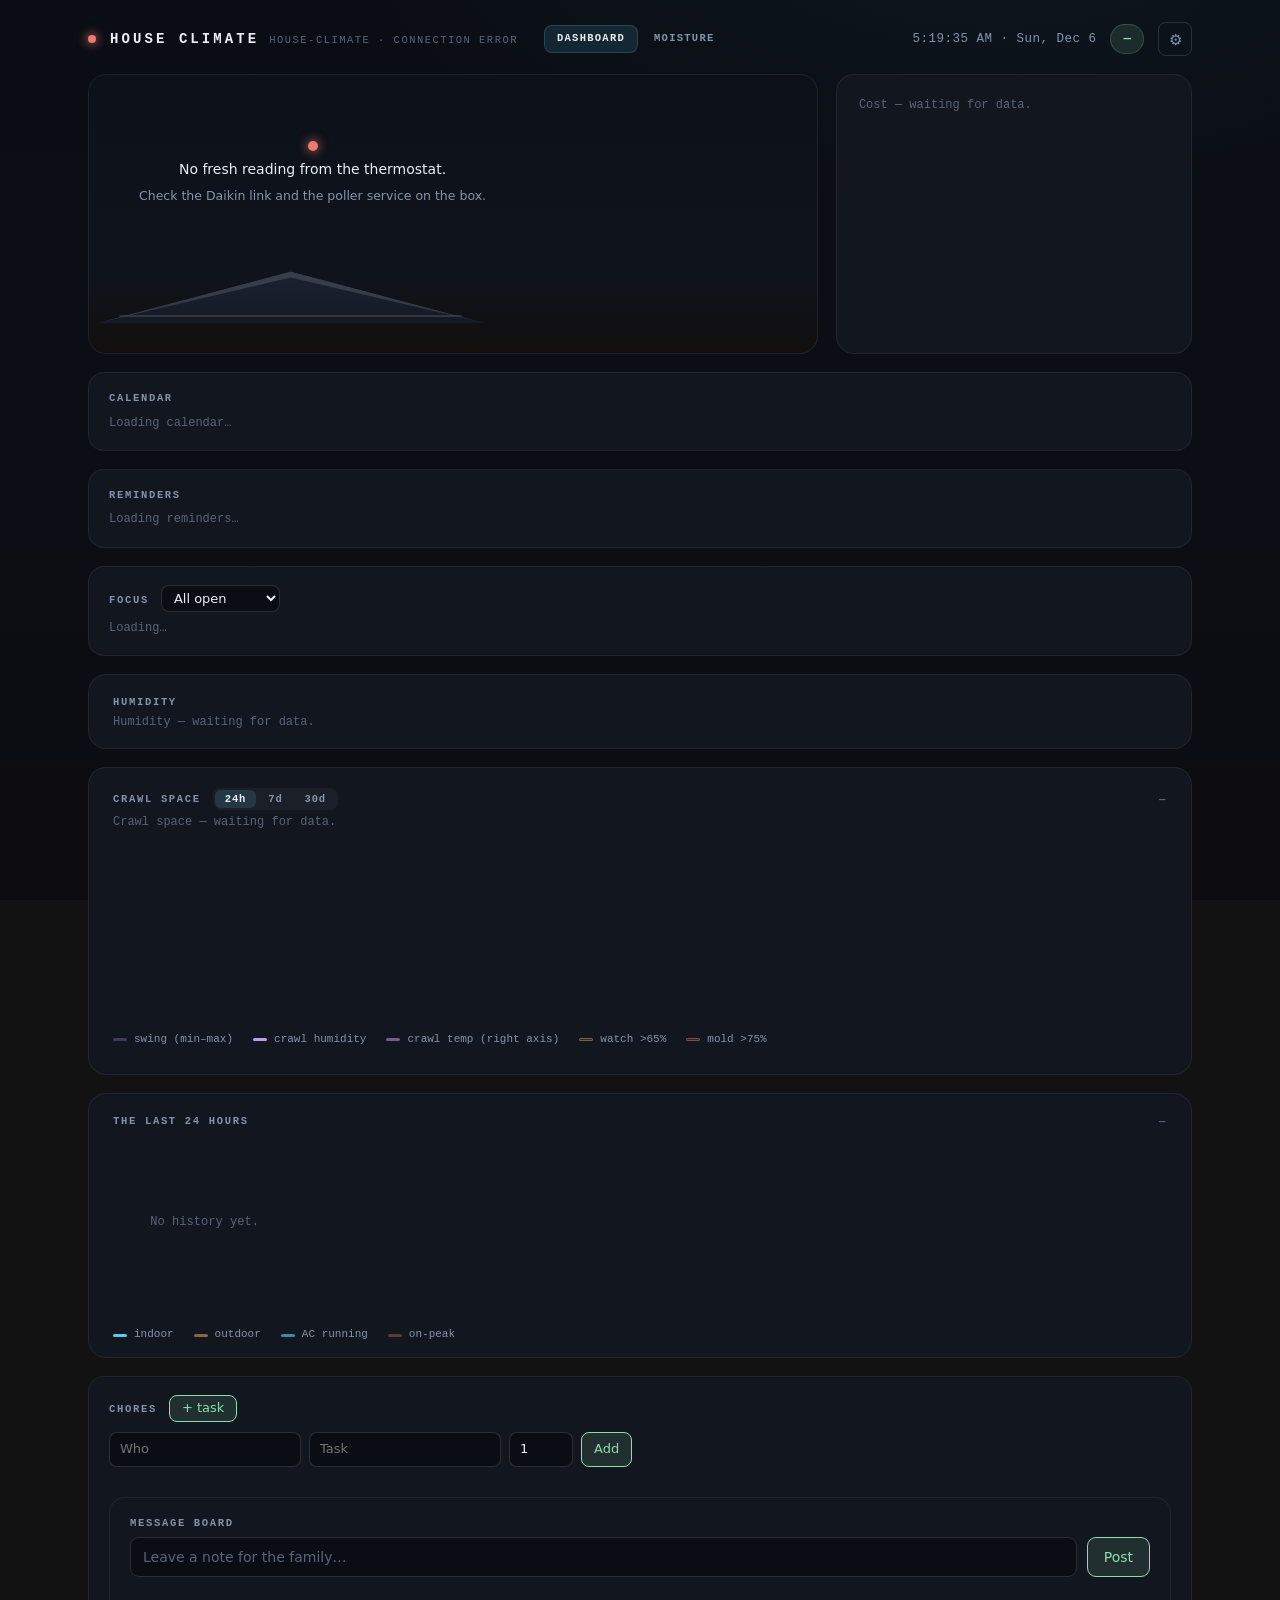
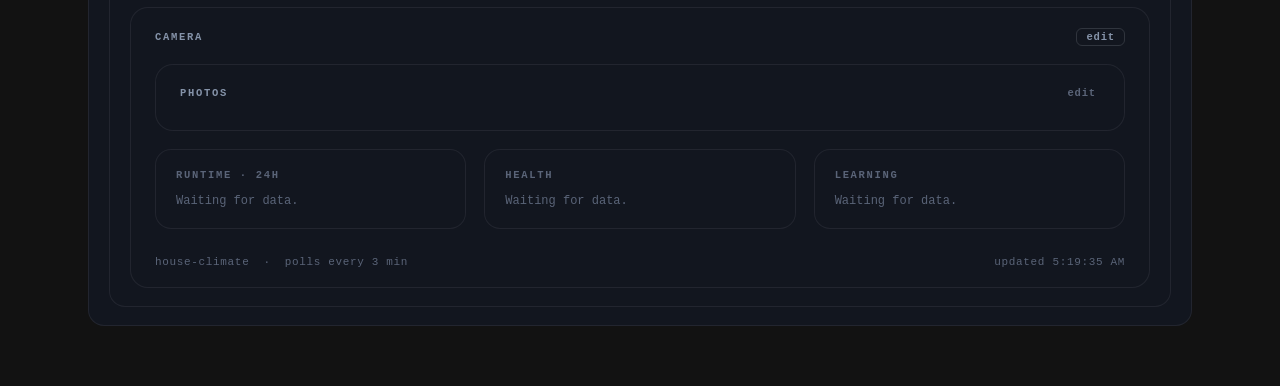
==== commit 980812a2: "feat: versioning system + What's-New (GitHub Releases) Ports family-hub's versioning system to house" ====
--- a/src/house_climate/web/static/index.html
+++ b/src/house_climate/web/static/index.html
@@ -6,7 +6,7 @@
   <meta name="color-scheme" content="dark">
   <title>House Climate</title>
   <link rel="icon" href="[data-uri]">
-  <link rel="stylesheet" href="styles.css?v=11">
+  <link rel="stylesheet" href="styles.css?v=1.0.0">
 </head>
 <body>
   <!-- shared gradients for the airflow "airwaves" — faded at both ends -->
@@ -47,14 +47,24 @@
       <span class="backup-badge warn" id="backup-badge" role="status" aria-live="polite" hidden></span>
       <span class="clock num" id="clock">&mdash;</span>
       <span class="today-chip num" id="chip-today">&mdash;</span>
+      <button type="button" class="gear" id="btn-settings" aria-label="Dashboard settings" aria-expanded="false" title="Show/hide tiles">⚙</button>
     </header>
 
     <!-- ============ alerts (rendered only when non-empty) ============ -->
     <div class="alerts" id="alerts" aria-label="Active alerts"></div>
 
+    <!-- ============ dashboard settings (F0: per-tile toggles) ============ -->
+    <div class="settings-panel" id="settings-panel" role="dialog" aria-label="Dashboard tiles" hidden>
+      <div class="settings-head">
+        <span class="micro" style="color:var(--dim)">Show tiles</span>
+        <button type="button" class="settings-close" id="settings-close" aria-label="Close">×</button>
+      </div>
+      <div class="settings-list" id="settings-list"></div>
+    </div>
+
     <!-- ============ hero: the living house + cost rail ============ -->
     <div class="hero-row">
-      <section class="scene" id="scene" aria-label="The house right now">
+      <section class="scene" id="scene" data-feature="scene" aria-label="The house right now">
         <div class="stars" id="stars" aria-hidden="true"></div>
         <div class="clouds" id="clouds" aria-hidden="true"></div>
         <div class="rain" id="rain" aria-hidden="true"></div>
@@ -74,18 +84,42 @@
         <div class="stat-col" id="scene-stat"></div>
       </section>
 
-      <aside class="rail" id="rail" aria-label="Cost">
+      <aside class="rail" id="rail" data-feature="cost" aria-label="Cost">
         <p class="loading">Loading cost&hellip;</p>
       </aside>
     </div>
 
+    <!-- ============ family calendar (F1) ============ -->
+    <section class="calendar-panel" id="calendar" data-feature="calendar" aria-label="Family calendar">
+      <div class="panel-head"><span class="micro" style="color:var(--dim)">Calendar</span></div>
+      <div class="calendar-body" id="calendar-body"><p class="loading">Loading calendar&hellip;</p></div>
+    </section>
+
+    <!-- ============ family reminders (F2) ============ -->
+    <section class="reminders-panel" id="reminders" data-feature="reminders" aria-label="Family reminders">
+      <div class="panel-head"><span class="micro" style="color:var(--dim)">Reminders</span></div>
+      <div class="reminders-body" id="reminders-body"><p class="loading">Loading reminders&hellip;</p></div>
+    </section>
+
+    <!-- ============ focus list / filtered to-dos (F7) ============ -->
+    <section class="focus-panel" id="filtered_todos" data-feature="filtered_todos" aria-label="Focus list">
+      <div class="panel-head"><span class="micro" style="color:var(--dim)">Focus</span>
+        <select class="focus-mode" id="focus-mode" aria-label="Filter">
+          <option value="all">All open</option>
+          <option value="due_soon">Due soon</option>
+          <option value="high">High priority</option>
+        </select>
+      </div>
+      <div class="focus-body" id="focus-body"><p class="loading">Loading&hellip;</p></div>
+    </section>
+
     <!-- ============ humidity (full width — the headline metric) ============ -->
-    <section class="humidity-panel" id="humidity" aria-label="Humidity and dew point">
+    <section class="humidity-panel" id="humidity" data-feature="humidity" aria-label="Humidity and dew point">
       <p class="loading">Loading humidity&hellip;</p>
     </section>
 
     <!-- ============ crawl space (dedicated chart: highs/lows, mold zones) ============ -->
-    <section class="crawl-panel" id="crawl" aria-label="Crawl space humidity">
+    <section class="crawl-panel" id="crawl" data-feature="crawl" aria-label="Crawl space humidity">
       <div class="panel-head">
         <span class="micro" style="color:var(--dim)">Crawl space</span>
         <div class="range-tabs" id="crawl-tabs" role="tablist" aria-label="Chart range">
@@ -112,7 +146,7 @@
     </section>
 
     <!-- ============ the day ribbon ============ -->
-    <section class="ribbon-panel" id="ribbon-panel" aria-label="The last 24 hours">
+    <section class="ribbon-panel" id="ribbon-panel" data-feature="ribbon" aria-label="The last 24 hours">
       <div class="panel-head">
         <span class="micro" style="color:var(--dim)">The last 24 hours</span>
         <span class="micro right" id="ribbon-range">&mdash;</span>
@@ -130,22 +164,67 @@
       </div>
     </section>
 
+    <!-- ============ chores / routines (F3) ============ -->
+    <section class="chores-panel" id="chores" data-feature="chores" aria-label="Chores">
+      <div class="panel-head">
+        <span class="micro" style="color:var(--dim)">Chores</span>
+        <button type="button" class="chores-add-btn" id="chores-add-btn">+ task</button>
+      </div>
+      <form class="chores-add" id="chores-add" hidden>
+        <input type="text" id="chore-person" maxlength="40" autocomplete="off" placeholder="Who" aria-label="Person">
+        <input type="text" id="chore-title" maxlength="120" autocomplete="off" placeholder="Task" aria-label="Task">
+        <input type="number" id="chore-points" min="0" max="999" value="1" aria-label="Points">
+        <button type="submit">Add</button>
+      </form>
+      <div class="chores-people" id="chores-people"></div>
+    <!-- ============ family message board (F4) ============ -->
+    <section class="msgboard-panel" id="messageboard" data-feature="messageboard" aria-label="Family message board">
+      <div class="panel-head">
+        <span class="micro" style="color:var(--dim)">Message board</span>
+      </div>
+      <form class="msg-compose" id="msg-compose">
+        <input type="text" id="msg-input" maxlength="500" autocomplete="off"
+               placeholder="Leave a note for the family&hellip;" aria-label="New message">
+        <button type="submit">Post</button>
+      </form>
+      <ul class="msg-list" id="msg-list"></ul>
+    <section class="camera-panel" id="camera" data-feature="camera" aria-label="Camera">
+      <div class="panel-head"><span class="micro" style="color:var(--dim)">Camera</span>
+        <button type="button" class="camera-cfg-btn" id="camera-cfg-btn">edit</button></div>
+      <form class="camera-cfg" id="camera-cfg" hidden>
+        <input type="url" id="camera-url" placeholder="Snapshot / stream URL" aria-label="Camera URL">
+        <button type="submit">Save</button></form>
+      <div class="camera-body" id="camera-body"></div>
+    <!-- ============ photos (F5: image from a configurable URL) ============ -->
+    <section class="media-panel" id="photos" data-feature="photos" aria-label="Photos">
+      <div class="panel-head"><span class="micro" style="color:var(--dim)">Photos</span>
+        <button type="button" class="media-cfg-btn" id="photos-cfg-btn">edit</button></div>
+      <form class="media-cfg" id="photos-cfg" hidden>
+        <input type="url" id="photos-url" placeholder="Shared album or photo URL" aria-label="Photos URL">
+        <button type="submit">Save</button></form>
+      <div class="media-body" id="photos-body"></div>
+    </section>
+
     <!-- ============ quiet band ============ -->
     <div class="cards">
-      <section class="card" id="runtime" aria-label="Runtime"><p class="loading">Loading runtime&hellip;</p></section>
-      <section class="card" id="health" aria-label="System health"><p class="loading">Loading health&hellip;</p></section>
-      <section class="card" id="learning" aria-label="What the system is learning"><p class="loading">Loading&hellip;</p></section>
+      <section class="card" id="runtime" data-feature="runtime" aria-label="Runtime"><p class="loading">Loading runtime&hellip;</p></section>
+      <section class="card" id="health" data-feature="health" aria-label="System health"><p class="loading">Loading health&hellip;</p></section>
+      <section class="card" id="learning" data-feature="learning" aria-label="What the system is learning"><p class="loading">Loading&hellip;</p></section>
     </div>
 
     <footer class="foot">
       <span>house-climate</span>
+      <!-- A quiet deployed-version readout ("what's actually running?"), filled
+           from /api/version by app.js paintVersion(). Blank until it resolves;
+           no changelog here — releases live on GitHub. -->
+      <span class="foot-version" id="foot-version"></span>
       <span>&middot;</span>
       <span>polls every 3 min</span>
       <span class="r num" id="foot-updated">&mdash;</span>
     </footer>
   </div>
 
-  <script src="common.js?v=5"></script>
-  <script src="app.js?v=16"></script>
+  <script src="common.js?v=1.0.0"></script>
+  <script src="app.js?v=1.0.0"></script>
 </body>
 </html>
--- a/src/house_climate/web/static/styles.css
+++ b/src/house_climate/web/static/styles.css
@@ -867,6 +867,9 @@
   letter-spacing: 0.06em;
 }
 .foot .r { margin-left: auto; }
+/* Quiet deployed-version line — inherits the footer's faint mono; collapses
+   until /api/version resolves so it never leaves a stray gap. */
+.foot-version:empty { display: none; }
 
 /* ================= moisture case page ================= */
 .mo-wrap { max-width: 1040px; }
@@ -1131,3 +1134,238 @@
 @media (prefers-reduced-motion: reduce) {
   *, *::before, *::after { animation: none !important; transition: none !important; }
 }
+
+/* ---------------------------------------------------------------------- */
+/* F0: dashboard feature toggles + reflow                                 */
+/* ---------------------------------------------------------------------- */
+[data-feature].feat-off { display: none !important; }
+
+/* .hero-row is a 2-col grid (scene | rail). Collapse to one column when only
+   one side shows, and remove the row entirely when both are off — so hiding a
+   tile never leaves an empty column. */
+.hero-row.hero-solo { grid-template-columns: 1fr; }
+.hero-row.hero-empty { display: none; }
+
+/* The quiet cards were a fixed 3-col grid; auto-fit lets the survivors expand
+   to fill the row when one or two are hidden. */
+.cards { grid-template-columns: repeat(auto-fit, minmax(240px, 1fr)); }
+
+.gear {
+  background: none; border: 1px solid var(--edge-strong); color: var(--dim);
+  border-radius: 8px; width: 34px; height: 34px; font-size: 15px; cursor: pointer;
+  line-height: 1; padding: 0; transition: color .15s ease, border-color .15s ease;
+}
+.gear:hover, .gear[aria-expanded="true"] { color: var(--ink); border-color: var(--dim); }
+
+.settings-panel {
+  position: fixed; top: 66px; right: 28px; z-index: 60; width: 236px;
+  background: var(--panel); border: 1px solid var(--edge-strong);
+  border-radius: 12px; padding: 12px 14px 14px;
+  box-shadow: 0 14px 44px rgba(0, 0, 0, .55);
+}
+.settings-head { display: flex; align-items: center; justify-content: space-between; margin-bottom: 8px; }
+.settings-close {
+  background: none; border: 0; color: var(--dim); font-size: 20px; line-height: 1;
+  cursor: pointer; padding: 0 2px;
+}
+.settings-close:hover { color: var(--ink); }
+.settings-list { display: flex; flex-direction: column; gap: 1px; }
+.settings-row {
+  display: flex; align-items: center; gap: 10px; padding: 7px 4px;
+  border-radius: 8px; cursor: pointer; user-select: none;
+}
+.settings-row:hover { background: var(--edge); }
+.settings-row input { accent-color: var(--mint); width: 16px; height: 16px; cursor: pointer; margin: 0; }
+.settings-row span { font-size: 14px; color: var(--ink); }
+
+@media (prefers-reduced-motion: no-preference) {
+  .settings-panel { animation: rise 0.25s cubic-bezier(0.16, 1, 0.3, 1) both; }
+}
+
+/* ---- F3: chores / routines ---- */
+.chores-panel { margin-top: 18px; background: var(--panel); border: 1px solid var(--edge); border-radius: 16px; padding: 18px 20px; }
+.chores-add-btn, .chores-add button { background: var(--mint-soft); border: 1px solid var(--mint); color: var(--mint); border-radius: 8px; padding: 3px 12px; font: inherit; font-size: 13px; cursor: pointer; }
+.chores-add { display: flex; gap: 8px; margin: 10px 0 4px; flex-wrap: wrap; }
+.chores-add input { background: var(--void-top); border: 1px solid var(--edge-strong); border-radius: 8px; padding: 7px 10px; color: var(--ink); font: inherit; font-size: 13px; }
+.chores-add input[type=number] { width: 64px; }
+.chores-add input:focus { outline: none; border-color: var(--mint); }
+.chores-people { display: grid; grid-template-columns: repeat(auto-fit, minmax(220px, 1fr)); gap: 16px; margin-top: 12px; }
+.chore-col { display: flex; flex-direction: column; gap: 1px; }
+.chore-col-head { display: flex; justify-content: space-between; align-items: baseline; padding-bottom: 6px; border-bottom: 1px solid var(--edge); margin-bottom: 4px; }
+.chore-name { font-size: 15px; color: var(--ink); font-weight: 600; }
+.chore-pts { font-size: 12px; color: var(--mint); white-space: nowrap; }
+.chore-task { display: grid; grid-template-columns: auto 1fr auto auto; align-items: center; gap: 10px; padding: 6px 4px; border-radius: 8px; cursor: pointer; }
+.chore-task:hover { background: var(--edge); }
+.chore-task input { accent-color: var(--mint); width: 16px; height: 16px; margin: 0; cursor: pointer; }
+.chore-title { font-size: 14px; color: var(--ink); }
+.chore-task.done .chore-title { color: var(--faint); text-decoration: line-through; }
+.chore-tpts { font-size: 12px; color: var(--faint); }
+.chore-del { background: none; border: 0; color: var(--faint); font-size: 16px; line-height: 1; cursor: pointer; opacity: 0; padding: 0 4px; }
+.chore-task:hover .chore-del { opacity: 1; }
+.chore-del:hover { color: var(--crit); }
+.chores-empty { color: var(--faint); font-size: 14px; }
+
+/* ---- F8: tile reorder controls in the settings panel ---- */
+.settings-row { justify-content: space-between; }
+.settings-check { display: flex; align-items: center; gap: 10px; flex: 1; cursor: pointer; }
+.tile-move { background: none; border: 0; color: var(--faint); font-size: 11px; line-height: 1; cursor: pointer; padding: 2px 3px; }
+.tile-move:hover { color: var(--ink); }
+
+/* ---- F4: family message board ---- */
+.msgboard-panel {
+  margin-top: 18px; background: var(--panel); border: 1px solid var(--edge);
+  border-radius: 16px; padding: 18px 20px;
+}
+.msg-compose { display: flex; gap: 10px; margin: 6px 0 12px; }
+.msg-compose input {
+  flex: 1; background: var(--void-top); border: 1px solid var(--edge-strong);
+  border-radius: 9px; padding: 9px 12px; color: var(--ink); font: inherit; font-size: 14px;
+}
+.msg-compose input::placeholder { color: var(--faint); }
+.msg-compose input:focus { outline: none; border-color: var(--mint); }
+.msg-compose button {
+  background: var(--mint-soft); border: 1px solid var(--mint); color: var(--mint);
+  border-radius: 9px; padding: 0 16px; font: inherit; font-size: 14px; cursor: pointer;
+}
+.msg-compose button:hover { filter: brightness(1.15); }
+.msg-list { list-style: none; margin: 0; padding: 0; display: flex; flex-direction: column; gap: 2px; }
+.msg-item {
+  display: grid; grid-template-columns: 1fr auto auto; align-items: baseline; gap: 12px;
+  padding: 9px 6px; border-radius: 8px; border-top: 1px solid var(--edge);
+}
+.msg-item:first-child { border-top: 0; }
+.msg-item.pinned { background: var(--warn-soft); }
+.msg-body { color: var(--ink); font-size: 15px; overflow-wrap: anywhere; }
+.msg-meta { color: var(--faint); font-size: 12px; white-space: nowrap; }
+.msg-del {
+  background: none; border: 0; color: var(--faint); font-size: 17px; line-height: 1;
+  cursor: pointer; padding: 0 4px; opacity: 0; transition: opacity .15s, color .15s;
+}
+.msg-item:hover .msg-del { opacity: 1; }
+.msg-del:hover { color: var(--crit); }
+.msg-pin {
+  background: none; border: 0; font-size: 13px; line-height: 1; cursor: pointer;
+  padding: 0 3px; opacity: 0; filter: grayscale(1); transition: opacity .15s, filter .15s;
+}
+.msg-item:hover .msg-pin { opacity: .6; }
+.msg-pin.on, .msg-pin:hover { opacity: 1; filter: none; }
+.msg-empty { color: var(--faint); font-size: 14px; padding: 6px; }
+
+/* ================= camera snapshot tile (F6) ================= */
+.camera-panel {
+  margin-top: 18px;
+  border: 1px solid var(--edge);
+  border-radius: 18px;
+  background: var(--panel);
+  padding: 20px 24px 16px;
+}
+.camera-cfg-btn {
+  margin-left: auto;
+  font-family: var(--mono); font-size: 10.5px; font-weight: 600; letter-spacing: 0.08em;
+  color: var(--dim); background: none; border: 1px solid var(--edge-strong);
+  border-radius: 6px; padding: 2px 9px; cursor: pointer;
+}
+.camera-cfg-btn:hover { color: var(--ink); border-color: var(--dim); }
+.camera-cfg { display: flex; gap: 8px; margin: 8px 0 10px; }
+.camera-cfg[hidden] { display: none; }
+.camera-cfg input {
+  flex: 1 1 auto; min-width: 0;
+  background: rgba(233, 238, 247, 0.04); border: 1px solid var(--edge-strong);
+  border-radius: 8px; color: var(--ink); padding: 6px 10px;
+  font-family: var(--sans); font-size: 13px;
+}
+.camera-cfg input:focus-visible { outline: 2px solid var(--mint); outline-offset: 1px; }
+.camera-cfg button {
+  font-family: var(--mono); font-size: 11px; font-weight: 600; letter-spacing: 0.06em;
+  color: var(--ink); background: var(--mint-soft); border: 1px solid var(--edge-strong);
+  border-radius: 8px; padding: 6px 14px; cursor: pointer;
+}
+.camera-cfg button:hover { border-color: var(--mint); }
+.camera-body { margin-top: 4px; }
+.camera-img {
+  display: block; width: 100%;
+  max-height: 380px; object-fit: cover;
+  border-radius: 12px; background: var(--void-top);
+}
+.camera-empty {
+  margin: 0; padding: 28px 0; text-align: center;
+  font-size: 13px; color: var(--faint);
+}
+
+/* ================= photos tile (F5) ================= */
+.media-panel {
+  margin-top: 18px;
+  border: 1px solid var(--edge);
+  border-radius: 18px;
+  background: var(--panel);
+  padding: 20px 24px 18px;
+  animation: rise 0.7s cubic-bezier(0.16, 1, 0.3, 1) both;
+  animation-delay: 0.32s;
+}
+/* "edit" affordance in the panel head — a quiet text button, not a control. */
+.media-cfg-btn {
+  margin-left: auto;
+  font-family: var(--mono); font-size: 10.5px; font-weight: 600; letter-spacing: 0.08em;
+  color: var(--faint); background: none; border: 0; padding: 2px 4px; cursor: pointer;
+  transition: color .15s ease;
+}
+.media-cfg-btn:hover { color: var(--ink); }
+.media-cfg-btn:focus-visible { outline: 2px solid var(--mint); outline-offset: 2px; }
+/* config row: URL field + Save, revealed by the edit button */
+.media-cfg { display: flex; gap: 8px; margin: 10px 0 2px; }
+.media-cfg[hidden] { display: none; }
+.media-cfg input {
+  flex: 1; min-width: 0;
+  background: var(--void-top); color: var(--ink);
+  border: 1px solid var(--edge-strong); border-radius: 8px;
+  padding: 8px 11px; font-size: 13px; font-family: inherit;
+}
+.media-cfg input::placeholder { color: var(--faint); }
+.media-cfg input:focus { outline: none; border-color: var(--mint); }
+.media-cfg button {
+  color: var(--mint); background: var(--mint-soft);
+  border: 1px solid transparent; border-radius: 8px;
+  padding: 8px 16px; font-family: var(--mono); font-size: 11px; font-weight: 600;
+  letter-spacing: 0.06em; cursor: pointer; transition: border-color .15s ease;
+}
+.media-cfg button:hover { border-color: var(--mint); }
+.media-cfg button:focus-visible { outline: 2px solid var(--mint); outline-offset: 2px; }
+/* image body */
+.media-body { margin-top: 10px; }
+.media-img {
+  display: block; width: 100%;
+  max-height: 380px; object-fit: cover; border-radius: 12px;
+}
+.media-empty {
+  color: var(--dim); font-size: 13px; text-align: center;
+  padding: 40px 16px;
+  border: 1px dashed var(--edge-strong); border-radius: 12px;
+}
+
+/* ---- F1: family calendar ---- */
+.calendar-panel { margin-top: 18px; background: var(--panel); border: 1px solid var(--edge); border-radius: 16px; padding: 18px 20px; }
+.calendar-body { display: flex; flex-direction: column; gap: 14px; margin-top: 8px; }
+.cal-day { display: flex; flex-direction: column; gap: 3px; }
+.cal-date { font-size: 12px; letter-spacing: .04em; text-transform: uppercase; color: var(--dim); padding-bottom: 4px; border-bottom: 1px solid var(--edge); }
+.cal-ev { display: grid; grid-template-columns: auto 70px 1fr; align-items: baseline; gap: 10px; padding: 5px 2px; }
+.cal-dot { width: 9px; height: 9px; border-radius: 50%; background: var(--mint); align-self: center; }
+.cal-time { font-size: 12px; color: var(--faint); font-variant-numeric: tabular-nums; white-space: nowrap; }
+.cal-summary { font-size: 14px; color: var(--ink); overflow-wrap: anywhere; }
+.cal-empty { color: var(--faint); font-size: 14px; }
+
+/* ---- F2: reminders ---- */
+.reminders-panel { margin-top: 18px; background: var(--panel); border: 1px solid var(--edge); border-radius: 16px; padding: 18px 20px; }
+.reminders-body { display: flex; flex-direction: column; gap: 1px; margin-top: 8px; }
+.rem-item { display: grid; grid-template-columns: auto auto 1fr auto; align-items: center; gap: 10px; padding: 7px 4px; border-radius: 8px; cursor: pointer; }
+.rem-item:hover { background: var(--edge); }
+.rem-item input { accent-color: var(--mint); width: 16px; height: 16px; margin: 0; cursor: pointer; }
+.rem-dot { width: 8px; height: 8px; border-radius: 50%; background: var(--mint); }
+.rem-summary { font-size: 14px; color: var(--ink); }
+.rem-item.done .rem-summary { color: var(--faint); text-decoration: line-through; }
+.rem-meta { font-size: 12px; color: var(--faint); white-space: nowrap; }
+
+/* ---- F7: focus list (reuses .rem-* rows from F2) ---- */
+.focus-panel { margin-top: 18px; background: var(--panel); border: 1px solid var(--edge); border-radius: 16px; padding: 18px 20px; }
+.focus-mode { background: var(--void-top); border: 1px solid var(--edge-strong); color: var(--ink); border-radius: 8px; padding: 4px 8px; font: inherit; font-size: 13px; cursor: pointer; }
+.focus-mode:focus { outline: none; border-color: var(--mint); }
+.focus-body { display: flex; flex-direction: column; gap: 1px; margin-top: 8px; }
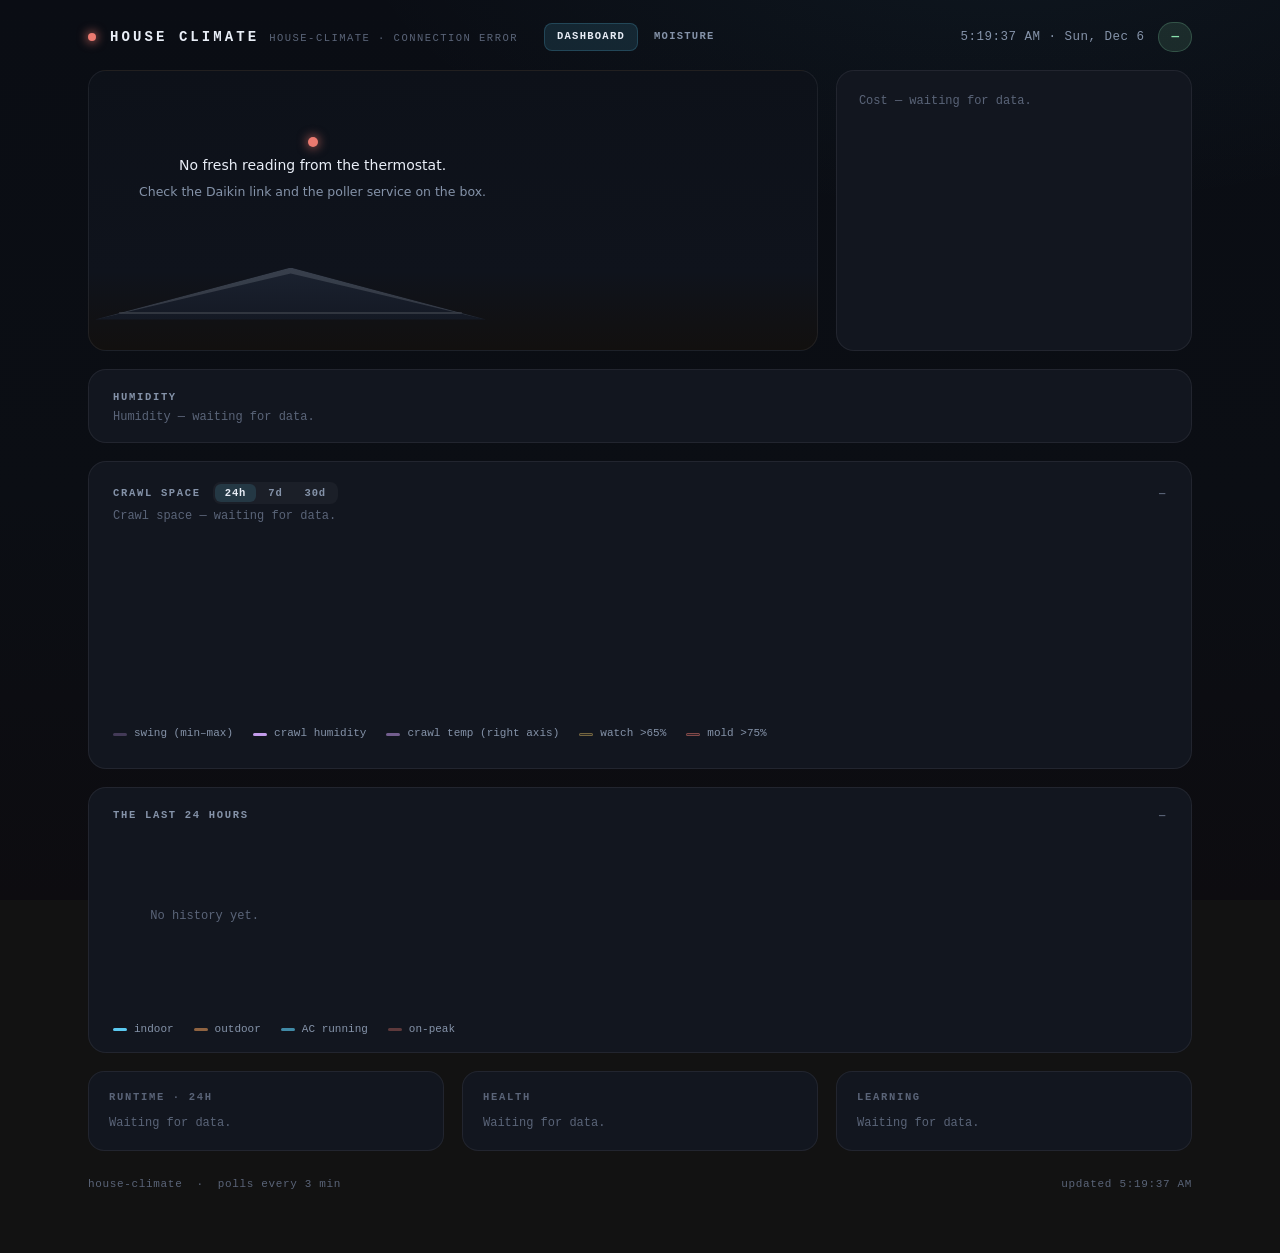
==== commit fdbb54ad: "Merge origin/main (versioning #52) into famview removal Integrates the #52 versioning/What's-New sys" ====
--- a/src/house_climate/web/static/index.html
+++ b/src/house_climate/web/static/index.html
@@ -47,24 +47,14 @@
       <span class="backup-badge warn" id="backup-badge" role="status" aria-live="polite" hidden></span>
       <span class="clock num" id="clock">&mdash;</span>
       <span class="today-chip num" id="chip-today">&mdash;</span>
-      <button type="button" class="gear" id="btn-settings" aria-label="Dashboard settings" aria-expanded="false" title="Show/hide tiles">⚙</button>
     </header>
 
     <!-- ============ alerts (rendered only when non-empty) ============ -->
     <div class="alerts" id="alerts" aria-label="Active alerts"></div>
 
-    <!-- ============ dashboard settings (F0: per-tile toggles) ============ -->
-    <div class="settings-panel" id="settings-panel" role="dialog" aria-label="Dashboard tiles" hidden>
-      <div class="settings-head">
-        <span class="micro" style="color:var(--dim)">Show tiles</span>
-        <button type="button" class="settings-close" id="settings-close" aria-label="Close">×</button>
-      </div>
-      <div class="settings-list" id="settings-list"></div>
-    </div>
-
     <!-- ============ hero: the living house + cost rail ============ -->
     <div class="hero-row">
-      <section class="scene" id="scene" data-feature="scene" aria-label="The house right now">
+      <section class="scene" id="scene" aria-label="The house right now">
         <div class="stars" id="stars" aria-hidden="true"></div>
         <div class="clouds" id="clouds" aria-hidden="true"></div>
         <div class="rain" id="rain" aria-hidden="true"></div>
@@ -84,42 +74,18 @@
         <div class="stat-col" id="scene-stat"></div>
       </section>
 
-      <aside class="rail" id="rail" data-feature="cost" aria-label="Cost">
+      <aside class="rail" id="rail" aria-label="Cost">
         <p class="loading">Loading cost&hellip;</p>
       </aside>
     </div>
 
-    <!-- ============ family calendar (F1) ============ -->
-    <section class="calendar-panel" id="calendar" data-feature="calendar" aria-label="Family calendar">
-      <div class="panel-head"><span class="micro" style="color:var(--dim)">Calendar</span></div>
-      <div class="calendar-body" id="calendar-body"><p class="loading">Loading calendar&hellip;</p></div>
-    </section>
-
-    <!-- ============ family reminders (F2) ============ -->
-    <section class="reminders-panel" id="reminders" data-feature="reminders" aria-label="Family reminders">
-      <div class="panel-head"><span class="micro" style="color:var(--dim)">Reminders</span></div>
-      <div class="reminders-body" id="reminders-body"><p class="loading">Loading reminders&hellip;</p></div>
-    </section>
-
-    <!-- ============ focus list / filtered to-dos (F7) ============ -->
-    <section class="focus-panel" id="filtered_todos" data-feature="filtered_todos" aria-label="Focus list">
-      <div class="panel-head"><span class="micro" style="color:var(--dim)">Focus</span>
-        <select class="focus-mode" id="focus-mode" aria-label="Filter">
-          <option value="all">All open</option>
-          <option value="due_soon">Due soon</option>
-          <option value="high">High priority</option>
-        </select>
-      </div>
-      <div class="focus-body" id="focus-body"><p class="loading">Loading&hellip;</p></div>
-    </section>
-
     <!-- ============ humidity (full width — the headline metric) ============ -->
-    <section class="humidity-panel" id="humidity" data-feature="humidity" aria-label="Humidity and dew point">
+    <section class="humidity-panel" id="humidity" aria-label="Humidity and dew point">
       <p class="loading">Loading humidity&hellip;</p>
     </section>
 
     <!-- ============ crawl space (dedicated chart: highs/lows, mold zones) ============ -->
-    <section class="crawl-panel" id="crawl" data-feature="crawl" aria-label="Crawl space humidity">
+    <section class="crawl-panel" id="crawl" aria-label="Crawl space humidity">
       <div class="panel-head">
         <span class="micro" style="color:var(--dim)">Crawl space</span>
         <div class="range-tabs" id="crawl-tabs" role="tablist" aria-label="Chart range">
@@ -146,7 +112,7 @@
     </section>
 
     <!-- ============ the day ribbon ============ -->
-    <section class="ribbon-panel" id="ribbon-panel" data-feature="ribbon" aria-label="The last 24 hours">
+    <section class="ribbon-panel" id="ribbon-panel" aria-label="The last 24 hours">
       <div class="panel-head">
         <span class="micro" style="color:var(--dim)">The last 24 hours</span>
         <span class="micro right" id="ribbon-range">&mdash;</span>
@@ -164,52 +130,11 @@
       </div>
     </section>
 
-    <!-- ============ chores / routines (F3) ============ -->
-    <section class="chores-panel" id="chores" data-feature="chores" aria-label="Chores">
-      <div class="panel-head">
-        <span class="micro" style="color:var(--dim)">Chores</span>
-        <button type="button" class="chores-add-btn" id="chores-add-btn">+ task</button>
-      </div>
-      <form class="chores-add" id="chores-add" hidden>
-        <input type="text" id="chore-person" maxlength="40" autocomplete="off" placeholder="Who" aria-label="Person">
-        <input type="text" id="chore-title" maxlength="120" autocomplete="off" placeholder="Task" aria-label="Task">
-        <input type="number" id="chore-points" min="0" max="999" value="1" aria-label="Points">
-        <button type="submit">Add</button>
-      </form>
-      <div class="chores-people" id="chores-people"></div>
-    <!-- ============ family message board (F4) ============ -->
-    <section class="msgboard-panel" id="messageboard" data-feature="messageboard" aria-label="Family message board">
-      <div class="panel-head">
-        <span class="micro" style="color:var(--dim)">Message board</span>
-      </div>
-      <form class="msg-compose" id="msg-compose">
-        <input type="text" id="msg-input" maxlength="500" autocomplete="off"
-               placeholder="Leave a note for the family&hellip;" aria-label="New message">
-        <button type="submit">Post</button>
-      </form>
-      <ul class="msg-list" id="msg-list"></ul>
-    <section class="camera-panel" id="camera" data-feature="camera" aria-label="Camera">
-      <div class="panel-head"><span class="micro" style="color:var(--dim)">Camera</span>
-        <button type="button" class="camera-cfg-btn" id="camera-cfg-btn">edit</button></div>
-      <form class="camera-cfg" id="camera-cfg" hidden>
-        <input type="url" id="camera-url" placeholder="Snapshot / stream URL" aria-label="Camera URL">
-        <button type="submit">Save</button></form>
-      <div class="camera-body" id="camera-body"></div>
-    <!-- ============ photos (F5: image from a configurable URL) ============ -->
-    <section class="media-panel" id="photos" data-feature="photos" aria-label="Photos">
-      <div class="panel-head"><span class="micro" style="color:var(--dim)">Photos</span>
-        <button type="button" class="media-cfg-btn" id="photos-cfg-btn">edit</button></div>
-      <form class="media-cfg" id="photos-cfg" hidden>
-        <input type="url" id="photos-url" placeholder="Shared album or photo URL" aria-label="Photos URL">
-        <button type="submit">Save</button></form>
-      <div class="media-body" id="photos-body"></div>
-    </section>
-
     <!-- ============ quiet band ============ -->
     <div class="cards">
-      <section class="card" id="runtime" data-feature="runtime" aria-label="Runtime"><p class="loading">Loading runtime&hellip;</p></section>
-      <section class="card" id="health" data-feature="health" aria-label="System health"><p class="loading">Loading health&hellip;</p></section>
-      <section class="card" id="learning" data-feature="learning" aria-label="What the system is learning"><p class="loading">Loading&hellip;</p></section>
+      <section class="card" id="runtime" aria-label="Runtime"><p class="loading">Loading runtime&hellip;</p></section>
+      <section class="card" id="health" aria-label="System health"><p class="loading">Loading health&hellip;</p></section>
+      <section class="card" id="learning" aria-label="What the system is learning"><p class="loading">Loading&hellip;</p></section>
     </div>
 
     <footer class="foot">
--- a/src/house_climate/web/static/styles.css
+++ b/src/house_climate/web/static/styles.css
@@ -1134,238 +1134,3 @@
 @media (prefers-reduced-motion: reduce) {
   *, *::before, *::after { animation: none !important; transition: none !important; }
 }
-
-/* ---------------------------------------------------------------------- */
-/* F0: dashboard feature toggles + reflow                                 */
-/* ---------------------------------------------------------------------- */
-[data-feature].feat-off { display: none !important; }
-
-/* .hero-row is a 2-col grid (scene | rail). Collapse to one column when only
-   one side shows, and remove the row entirely when both are off — so hiding a
-   tile never leaves an empty column. */
-.hero-row.hero-solo { grid-template-columns: 1fr; }
-.hero-row.hero-empty { display: none; }
-
-/* The quiet cards were a fixed 3-col grid; auto-fit lets the survivors expand
-   to fill the row when one or two are hidden. */
-.cards { grid-template-columns: repeat(auto-fit, minmax(240px, 1fr)); }
-
-.gear {
-  background: none; border: 1px solid var(--edge-strong); color: var(--dim);
-  border-radius: 8px; width: 34px; height: 34px; font-size: 15px; cursor: pointer;
-  line-height: 1; padding: 0; transition: color .15s ease, border-color .15s ease;
-}
-.gear:hover, .gear[aria-expanded="true"] { color: var(--ink); border-color: var(--dim); }
-
-.settings-panel {
-  position: fixed; top: 66px; right: 28px; z-index: 60; width: 236px;
-  background: var(--panel); border: 1px solid var(--edge-strong);
-  border-radius: 12px; padding: 12px 14px 14px;
-  box-shadow: 0 14px 44px rgba(0, 0, 0, .55);
-}
-.settings-head { display: flex; align-items: center; justify-content: space-between; margin-bottom: 8px; }
-.settings-close {
-  background: none; border: 0; color: var(--dim); font-size: 20px; line-height: 1;
-  cursor: pointer; padding: 0 2px;
-}
-.settings-close:hover { color: var(--ink); }
-.settings-list { display: flex; flex-direction: column; gap: 1px; }
-.settings-row {
-  display: flex; align-items: center; gap: 10px; padding: 7px 4px;
-  border-radius: 8px; cursor: pointer; user-select: none;
-}
-.settings-row:hover { background: var(--edge); }
-.settings-row input { accent-color: var(--mint); width: 16px; height: 16px; cursor: pointer; margin: 0; }
-.settings-row span { font-size: 14px; color: var(--ink); }
-
-@media (prefers-reduced-motion: no-preference) {
-  .settings-panel { animation: rise 0.25s cubic-bezier(0.16, 1, 0.3, 1) both; }
-}
-
-/* ---- F3: chores / routines ---- */
-.chores-panel { margin-top: 18px; background: var(--panel); border: 1px solid var(--edge); border-radius: 16px; padding: 18px 20px; }
-.chores-add-btn, .chores-add button { background: var(--mint-soft); border: 1px solid var(--mint); color: var(--mint); border-radius: 8px; padding: 3px 12px; font: inherit; font-size: 13px; cursor: pointer; }
-.chores-add { display: flex; gap: 8px; margin: 10px 0 4px; flex-wrap: wrap; }
-.chores-add input { background: var(--void-top); border: 1px solid var(--edge-strong); border-radius: 8px; padding: 7px 10px; color: var(--ink); font: inherit; font-size: 13px; }
-.chores-add input[type=number] { width: 64px; }
-.chores-add input:focus { outline: none; border-color: var(--mint); }
-.chores-people { display: grid; grid-template-columns: repeat(auto-fit, minmax(220px, 1fr)); gap: 16px; margin-top: 12px; }
-.chore-col { display: flex; flex-direction: column; gap: 1px; }
-.chore-col-head { display: flex; justify-content: space-between; align-items: baseline; padding-bottom: 6px; border-bottom: 1px solid var(--edge); margin-bottom: 4px; }
-.chore-name { font-size: 15px; color: var(--ink); font-weight: 600; }
-.chore-pts { font-size: 12px; color: var(--mint); white-space: nowrap; }
-.chore-task { display: grid; grid-template-columns: auto 1fr auto auto; align-items: center; gap: 10px; padding: 6px 4px; border-radius: 8px; cursor: pointer; }
-.chore-task:hover { background: var(--edge); }
-.chore-task input { accent-color: var(--mint); width: 16px; height: 16px; margin: 0; cursor: pointer; }
-.chore-title { font-size: 14px; color: var(--ink); }
-.chore-task.done .chore-title { color: var(--faint); text-decoration: line-through; }
-.chore-tpts { font-size: 12px; color: var(--faint); }
-.chore-del { background: none; border: 0; color: var(--faint); font-size: 16px; line-height: 1; cursor: pointer; opacity: 0; padding: 0 4px; }
-.chore-task:hover .chore-del { opacity: 1; }
-.chore-del:hover { color: var(--crit); }
-.chores-empty { color: var(--faint); font-size: 14px; }
-
-/* ---- F8: tile reorder controls in the settings panel ---- */
-.settings-row { justify-content: space-between; }
-.settings-check { display: flex; align-items: center; gap: 10px; flex: 1; cursor: pointer; }
-.tile-move { background: none; border: 0; color: var(--faint); font-size: 11px; line-height: 1; cursor: pointer; padding: 2px 3px; }
-.tile-move:hover { color: var(--ink); }
-
-/* ---- F4: family message board ---- */
-.msgboard-panel {
-  margin-top: 18px; background: var(--panel); border: 1px solid var(--edge);
-  border-radius: 16px; padding: 18px 20px;
-}
-.msg-compose { display: flex; gap: 10px; margin: 6px 0 12px; }
-.msg-compose input {
-  flex: 1; background: var(--void-top); border: 1px solid var(--edge-strong);
-  border-radius: 9px; padding: 9px 12px; color: var(--ink); font: inherit; font-size: 14px;
-}
-.msg-compose input::placeholder { color: var(--faint); }
-.msg-compose input:focus { outline: none; border-color: var(--mint); }
-.msg-compose button {
-  background: var(--mint-soft); border: 1px solid var(--mint); color: var(--mint);
-  border-radius: 9px; padding: 0 16px; font: inherit; font-size: 14px; cursor: pointer;
-}
-.msg-compose button:hover { filter: brightness(1.15); }
-.msg-list { list-style: none; margin: 0; padding: 0; display: flex; flex-direction: column; gap: 2px; }
-.msg-item {
-  display: grid; grid-template-columns: 1fr auto auto; align-items: baseline; gap: 12px;
-  padding: 9px 6px; border-radius: 8px; border-top: 1px solid var(--edge);
-}
-.msg-item:first-child { border-top: 0; }
-.msg-item.pinned { background: var(--warn-soft); }
-.msg-body { color: var(--ink); font-size: 15px; overflow-wrap: anywhere; }
-.msg-meta { color: var(--faint); font-size: 12px; white-space: nowrap; }
-.msg-del {
-  background: none; border: 0; color: var(--faint); font-size: 17px; line-height: 1;
-  cursor: pointer; padding: 0 4px; opacity: 0; transition: opacity .15s, color .15s;
-}
-.msg-item:hover .msg-del { opacity: 1; }
-.msg-del:hover { color: var(--crit); }
-.msg-pin {
-  background: none; border: 0; font-size: 13px; line-height: 1; cursor: pointer;
-  padding: 0 3px; opacity: 0; filter: grayscale(1); transition: opacity .15s, filter .15s;
-}
-.msg-item:hover .msg-pin { opacity: .6; }
-.msg-pin.on, .msg-pin:hover { opacity: 1; filter: none; }
-.msg-empty { color: var(--faint); font-size: 14px; padding: 6px; }
-
-/* ================= camera snapshot tile (F6) ================= */
-.camera-panel {
-  margin-top: 18px;
-  border: 1px solid var(--edge);
-  border-radius: 18px;
-  background: var(--panel);
-  padding: 20px 24px 16px;
-}
-.camera-cfg-btn {
-  margin-left: auto;
-  font-family: var(--mono); font-size: 10.5px; font-weight: 600; letter-spacing: 0.08em;
-  color: var(--dim); background: none; border: 1px solid var(--edge-strong);
-  border-radius: 6px; padding: 2px 9px; cursor: pointer;
-}
-.camera-cfg-btn:hover { color: var(--ink); border-color: var(--dim); }
-.camera-cfg { display: flex; gap: 8px; margin: 8px 0 10px; }
-.camera-cfg[hidden] { display: none; }
-.camera-cfg input {
-  flex: 1 1 auto; min-width: 0;
-  background: rgba(233, 238, 247, 0.04); border: 1px solid var(--edge-strong);
-  border-radius: 8px; color: var(--ink); padding: 6px 10px;
-  font-family: var(--sans); font-size: 13px;
-}
-.camera-cfg input:focus-visible { outline: 2px solid var(--mint); outline-offset: 1px; }
-.camera-cfg button {
-  font-family: var(--mono); font-size: 11px; font-weight: 600; letter-spacing: 0.06em;
-  color: var(--ink); background: var(--mint-soft); border: 1px solid var(--edge-strong);
-  border-radius: 8px; padding: 6px 14px; cursor: pointer;
-}
-.camera-cfg button:hover { border-color: var(--mint); }
-.camera-body { margin-top: 4px; }
-.camera-img {
-  display: block; width: 100%;
-  max-height: 380px; object-fit: cover;
-  border-radius: 12px; background: var(--void-top);
-}
-.camera-empty {
-  margin: 0; padding: 28px 0; text-align: center;
-  font-size: 13px; color: var(--faint);
-}
-
-/* ================= photos tile (F5) ================= */
-.media-panel {
-  margin-top: 18px;
-  border: 1px solid var(--edge);
-  border-radius: 18px;
-  background: var(--panel);
-  padding: 20px 24px 18px;
-  animation: rise 0.7s cubic-bezier(0.16, 1, 0.3, 1) both;
-  animation-delay: 0.32s;
-}
-/* "edit" affordance in the panel head — a quiet text button, not a control. */
-.media-cfg-btn {
-  margin-left: auto;
-  font-family: var(--mono); font-size: 10.5px; font-weight: 600; letter-spacing: 0.08em;
-  color: var(--faint); background: none; border: 0; padding: 2px 4px; cursor: pointer;
-  transition: color .15s ease;
-}
-.media-cfg-btn:hover { color: var(--ink); }
-.media-cfg-btn:focus-visible { outline: 2px solid var(--mint); outline-offset: 2px; }
-/* config row: URL field + Save, revealed by the edit button */
-.media-cfg { display: flex; gap: 8px; margin: 10px 0 2px; }
-.media-cfg[hidden] { display: none; }
-.media-cfg input {
-  flex: 1; min-width: 0;
-  background: var(--void-top); color: var(--ink);
-  border: 1px solid var(--edge-strong); border-radius: 8px;
-  padding: 8px 11px; font-size: 13px; font-family: inherit;
-}
-.media-cfg input::placeholder { color: var(--faint); }
-.media-cfg input:focus { outline: none; border-color: var(--mint); }
-.media-cfg button {
-  color: var(--mint); background: var(--mint-soft);
-  border: 1px solid transparent; border-radius: 8px;
-  padding: 8px 16px; font-family: var(--mono); font-size: 11px; font-weight: 600;
-  letter-spacing: 0.06em; cursor: pointer; transition: border-color .15s ease;
-}
-.media-cfg button:hover { border-color: var(--mint); }
-.media-cfg button:focus-visible { outline: 2px solid var(--mint); outline-offset: 2px; }
-/* image body */
-.media-body { margin-top: 10px; }
-.media-img {
-  display: block; width: 100%;
-  max-height: 380px; object-fit: cover; border-radius: 12px;
-}
-.media-empty {
-  color: var(--dim); font-size: 13px; text-align: center;
-  padding: 40px 16px;
-  border: 1px dashed var(--edge-strong); border-radius: 12px;
-}
-
-/* ---- F1: family calendar ---- */
-.calendar-panel { margin-top: 18px; background: var(--panel); border: 1px solid var(--edge); border-radius: 16px; padding: 18px 20px; }
-.calendar-body { display: flex; flex-direction: column; gap: 14px; margin-top: 8px; }
-.cal-day { display: flex; flex-direction: column; gap: 3px; }
-.cal-date { font-size: 12px; letter-spacing: .04em; text-transform: uppercase; color: var(--dim); padding-bottom: 4px; border-bottom: 1px solid var(--edge); }
-.cal-ev { display: grid; grid-template-columns: auto 70px 1fr; align-items: baseline; gap: 10px; padding: 5px 2px; }
-.cal-dot { width: 9px; height: 9px; border-radius: 50%; background: var(--mint); align-self: center; }
-.cal-time { font-size: 12px; color: var(--faint); font-variant-numeric: tabular-nums; white-space: nowrap; }
-.cal-summary { font-size: 14px; color: var(--ink); overflow-wrap: anywhere; }
-.cal-empty { color: var(--faint); font-size: 14px; }
-
-/* ---- F2: reminders ---- */
-.reminders-panel { margin-top: 18px; background: var(--panel); border: 1px solid var(--edge); border-radius: 16px; padding: 18px 20px; }
-.reminders-body { display: flex; flex-direction: column; gap: 1px; margin-top: 8px; }
-.rem-item { display: grid; grid-template-columns: auto auto 1fr auto; align-items: center; gap: 10px; padding: 7px 4px; border-radius: 8px; cursor: pointer; }
-.rem-item:hover { background: var(--edge); }
-.rem-item input { accent-color: var(--mint); width: 16px; height: 16px; margin: 0; cursor: pointer; }
-.rem-dot { width: 8px; height: 8px; border-radius: 50%; background: var(--mint); }
-.rem-summary { font-size: 14px; color: var(--ink); }
-.rem-item.done .rem-summary { color: var(--faint); text-decoration: line-through; }
-.rem-meta { font-size: 12px; color: var(--faint); white-space: nowrap; }
-
-/* ---- F7: focus list (reuses .rem-* rows from F2) ---- */
-.focus-panel { margin-top: 18px; background: var(--panel); border: 1px solid var(--edge); border-radius: 16px; padding: 18px 20px; }
-.focus-mode { background: var(--void-top); border: 1px solid var(--edge-strong); color: var(--ink); border-radius: 8px; padding: 4px 8px; font: inherit; font-size: 13px; cursor: pointer; }
-.focus-mode:focus { outline: none; border-color: var(--mint); }
-.focus-body { display: flex; flex-direction: column; gap: 1px; margin-top: 8px; }
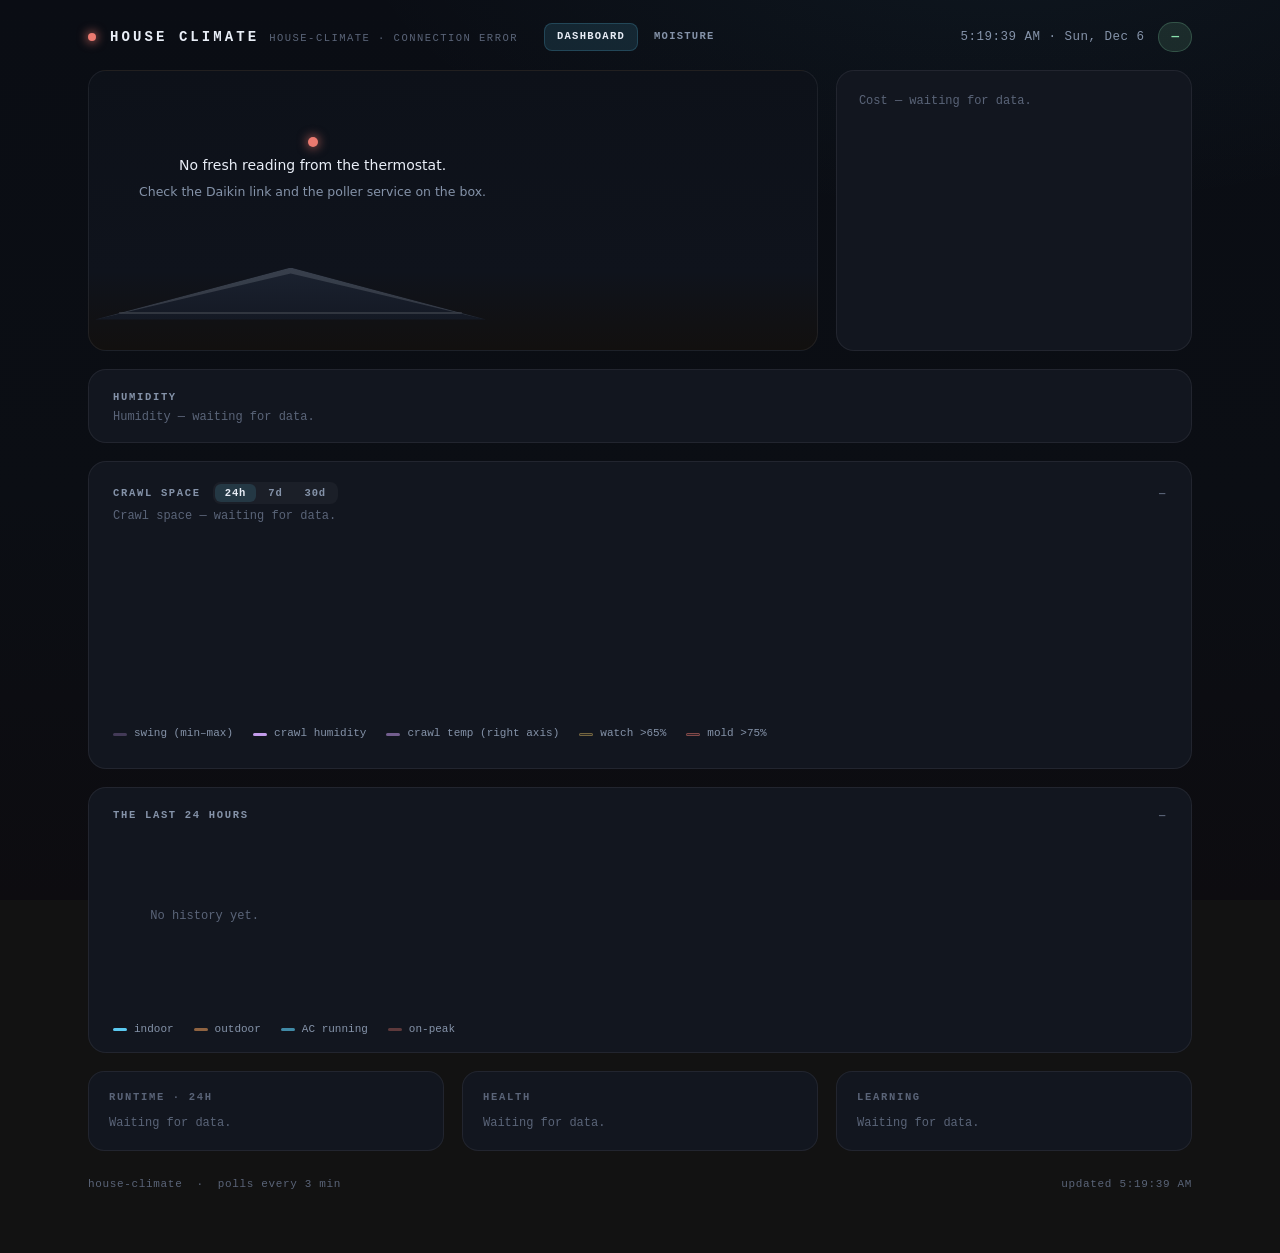
==== commit 7a0cf149: "release: v1.1.0" ====
--- a/src/house_climate/web/static/index.html
+++ b/src/house_climate/web/static/index.html
@@ -6,7 +6,7 @@
   <meta name="color-scheme" content="dark">
   <title>House Climate</title>
   <link rel="icon" href="[data-uri]">
-  <link rel="stylesheet" href="styles.css?v=1.0.0">
+  <link rel="stylesheet" href="styles.css?v=1.1.0">
 </head>
 <body>
   <!-- shared gradients for the airflow "airwaves" — faded at both ends -->
@@ -149,7 +149,7 @@
     </footer>
   </div>
 
-  <script src="common.js?v=1.0.0"></script>
-  <script src="app.js?v=1.0.0"></script>
+  <script src="common.js?v=1.1.0"></script>
+  <script src="app.js?v=1.1.0"></script>
 </body>
 </html>
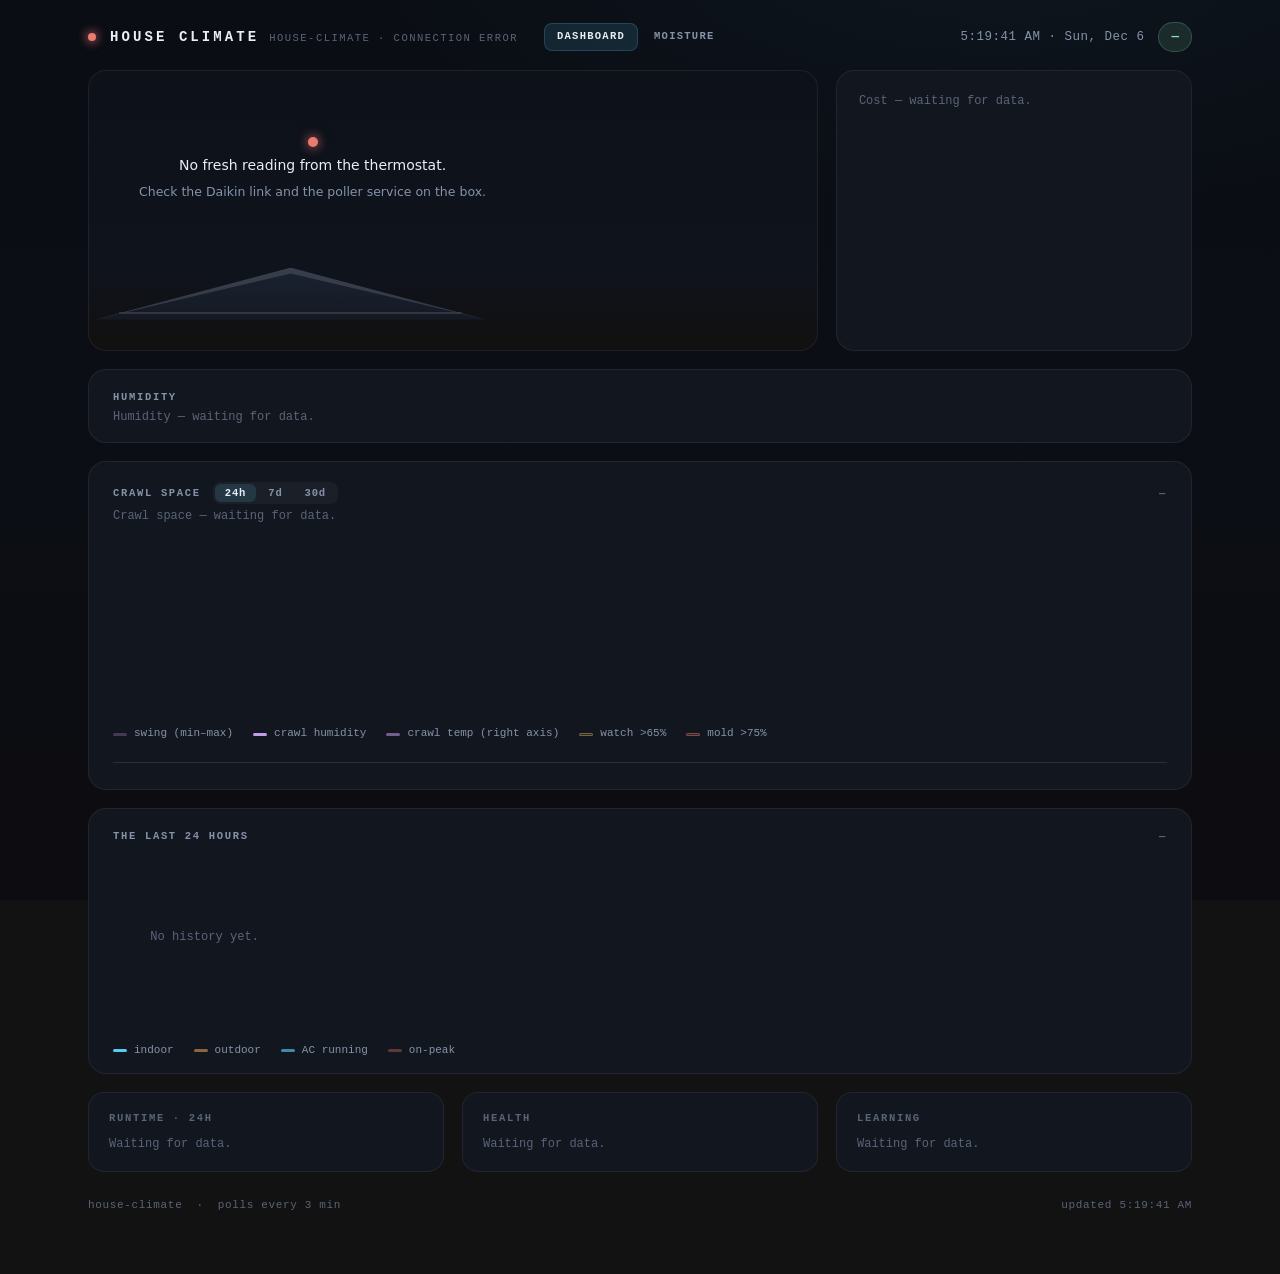
==== commit d046cfa8: "feat(moisture): measure whether crawl air reaches the floors above Adds the transport gain: how much" ====
--- a/src/house_climate/web/static/index.html
+++ b/src/house_climate/web/static/index.html
@@ -109,6 +109,7 @@
         <span class="li"><span class="sw sw-moldzone"></span>mold &gt;75%</span>
       </div>
       <div class="crawl-foot" id="crawl-foot"></div>
+      <div class="gap-strip" id="gap-strip" hidden></div>
     </section>
 
     <!-- ============ the day ribbon ============ -->
--- a/src/house_climate/web/static/styles.css
+++ b/src/house_climate/web/static/styles.css
@@ -918,6 +918,34 @@
 .sw-moref { background: rgba(91, 201, 240, 0.5); }
 /* outdoor on the moisture page: amber dashed, matching the dashboard */
 .mo-out-line { fill: none; stroke: rgba(245, 164, 92, 0.55); stroke-width: 1.5; stroke-dasharray: 5 4; }
+/* dashboard: crawl-to-floor gap strip under the crawl panel */
+.gap-strip { display: flex; flex-wrap: wrap; gap: 10px; align-items: stretch;
+  margin-top: 10px; padding-top: 10px; border-top: 1px solid rgba(233, 238, 247, 0.10); }
+.gap-strip .gap-tile { flex: 1 1 130px; min-width: 120px; }
+.gap-strip .gap-tile .k { display: block; font-size: 10.5px; letter-spacing: 0.06em;
+  text-transform: uppercase; color: var(--dim); }
+.gap-strip .gap-tile .v { font-family: var(--mono); font-size: 22px; font-weight: 600; }
+.gap-strip .gap-tile .t { display: block; font-size: 11px; color: var(--dim); }
+.gap-strip .gap-note { flex: 1 1 100%; font-size: 11.5px; color: var(--dim); }
+.gap-strip .gap-note a { color: inherit; text-decoration: underline; }
+
+/* crawl-to-floor gap: one line per floor, distinct from the dew-point lines
+   above so the two panels are never confused at a glance */
+.mo-gap-a { fill: none; stroke: var(--warn); stroke-width: 2.2; stroke-linecap: round; stroke-linejoin: round; }
+.mo-gap-b { fill: none; stroke: rgba(91, 201, 240, 0.75); stroke-width: 2.2; stroke-linecap: round; stroke-linejoin: round; }
+.mo-gap-c { fill: none; stroke: var(--mint); stroke-width: 2.2; stroke-linecap: round; stroke-linejoin: round; }
+.mo-gap-d { fill: none; stroke: rgba(199, 146, 234, 0.8); stroke-width: 2.2; stroke-linecap: round; stroke-linejoin: round; }
+.mo-gap-a-sw { background: var(--warn); }
+.mo-gap-b-sw { background: rgba(91, 201, 240, 0.75); }
+.mo-gap-c-sw { background: var(--mint); }
+.mo-gap-d-sw { background: rgba(199, 146, 234, 0.8); }
+/* findings lists under the gap and transport panels */
+.mo-list { margin: 8px 0 0; padding-left: 18px; font-size: 13px; line-height: 1.55; color: var(--ink); }
+.mo-list li { margin-bottom: 6px; }
+.mo-list .micro { display: block; color: var(--dim); margin-top: 2px; }
+.mo-method { margin-top: 10px; border-top: 1px solid rgba(233, 238, 247, 0.10); padding-top: 8px; }
+.mo-method summary { cursor: pointer; color: var(--dim); }
+.mo-method summary:hover { color: var(--ink); }
 /* direct line-end labels on the dew-point sparkline */
 .hs-endlabel { font-family: var(--mono); font-size: 10px; font-weight: 600; letter-spacing: 0.06em; }
 .mo-marker { stroke: var(--mint); stroke-width: 1.2; stroke-dasharray: 2 3; }
@@ -1103,6 +1131,11 @@
   .mo-zero { stroke: #999; }
   .cz-avg { stroke: #7d4bb5; }
   .mo-delta-line { stroke: #b8860b; }
+  .mo-gap-a { stroke: #b8860b; }
+  .mo-gap-b { stroke: #147cad; }
+  .mo-gap-c { stroke: #2e8b57; }
+  .mo-gap-d { stroke: #7d4bb5; }
+  .mo-method summary { color: #666; }
   .cz-temp { stroke: #a87fd4; }
   .mo-out-line { stroke: #d08030; }
   .mo-ref-line { stroke: #147cad; }
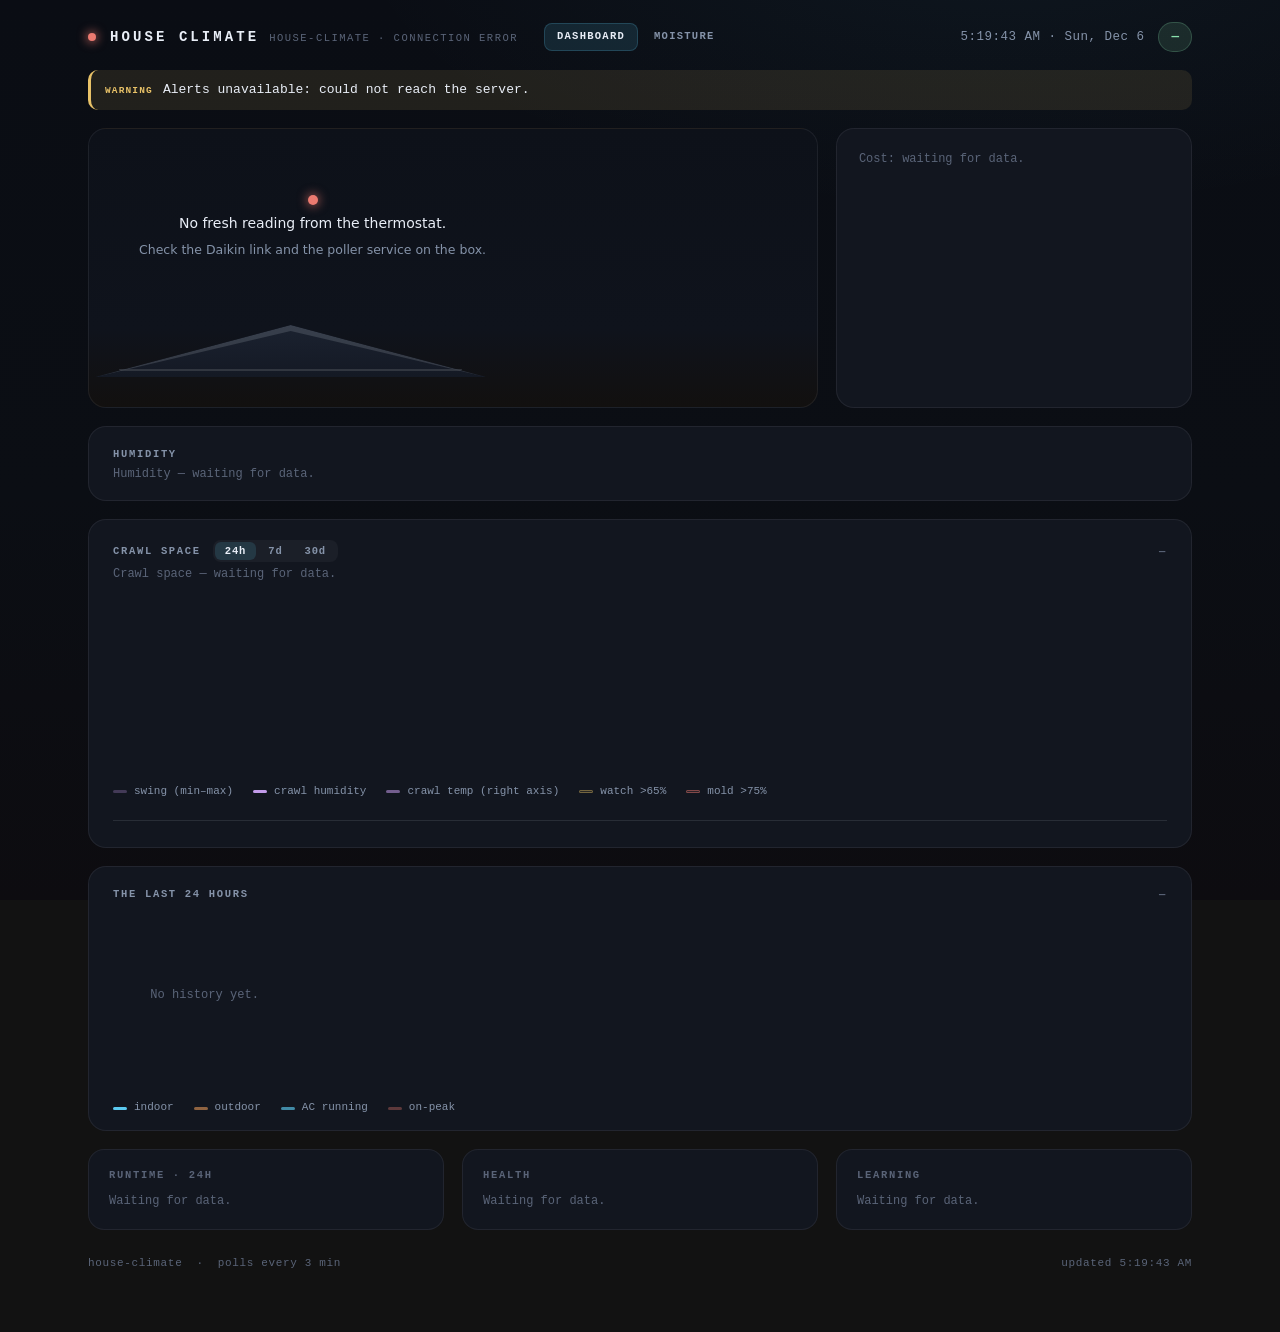
==== commit 86e89234: "release: v1.2.0" ====
--- a/src/house_climate/web/static/index.html
+++ b/src/house_climate/web/static/index.html
@@ -6,7 +6,7 @@
   <meta name="color-scheme" content="dark">
   <title>House Climate</title>
   <link rel="icon" href="[data-uri]">
-  <link rel="stylesheet" href="styles.css?v=1.1.0">
+  <link rel="stylesheet" href="styles.css?v=1.2.0">
 </head>
 <body>
   <!-- shared gradients for the airflow "airwaves" — faded at both ends -->
@@ -150,7 +150,7 @@
     </footer>
   </div>
 
-  <script src="common.js?v=1.1.0"></script>
-  <script src="app.js?v=1.1.0"></script>
+  <script src="common.js?v=1.2.0"></script>
+  <script src="app.js?v=1.2.0"></script>
 </body>
 </html>
--- a/src/house_climate/web/static/styles.css
+++ b/src/house_climate/web/static/styles.css
@@ -985,6 +985,8 @@
   border: 1px solid var(--edge-strong); border-radius: 6px; padding: 1px 7px;
 }
 .mo-badge.real { color: var(--mint); border-color: rgba(138, 224, 173, 0.4); }
+/* a change big enough to be real, but the season could explain it */
+.mo-badge.watch { color: var(--warn); border-color: rgba(232, 194, 104, 0.4); }
 .mo-iv-del {
   background: none; border: 0; color: var(--faint); font-size: 15px;
   cursor: pointer; padding: 0 4px; margin-left: auto;
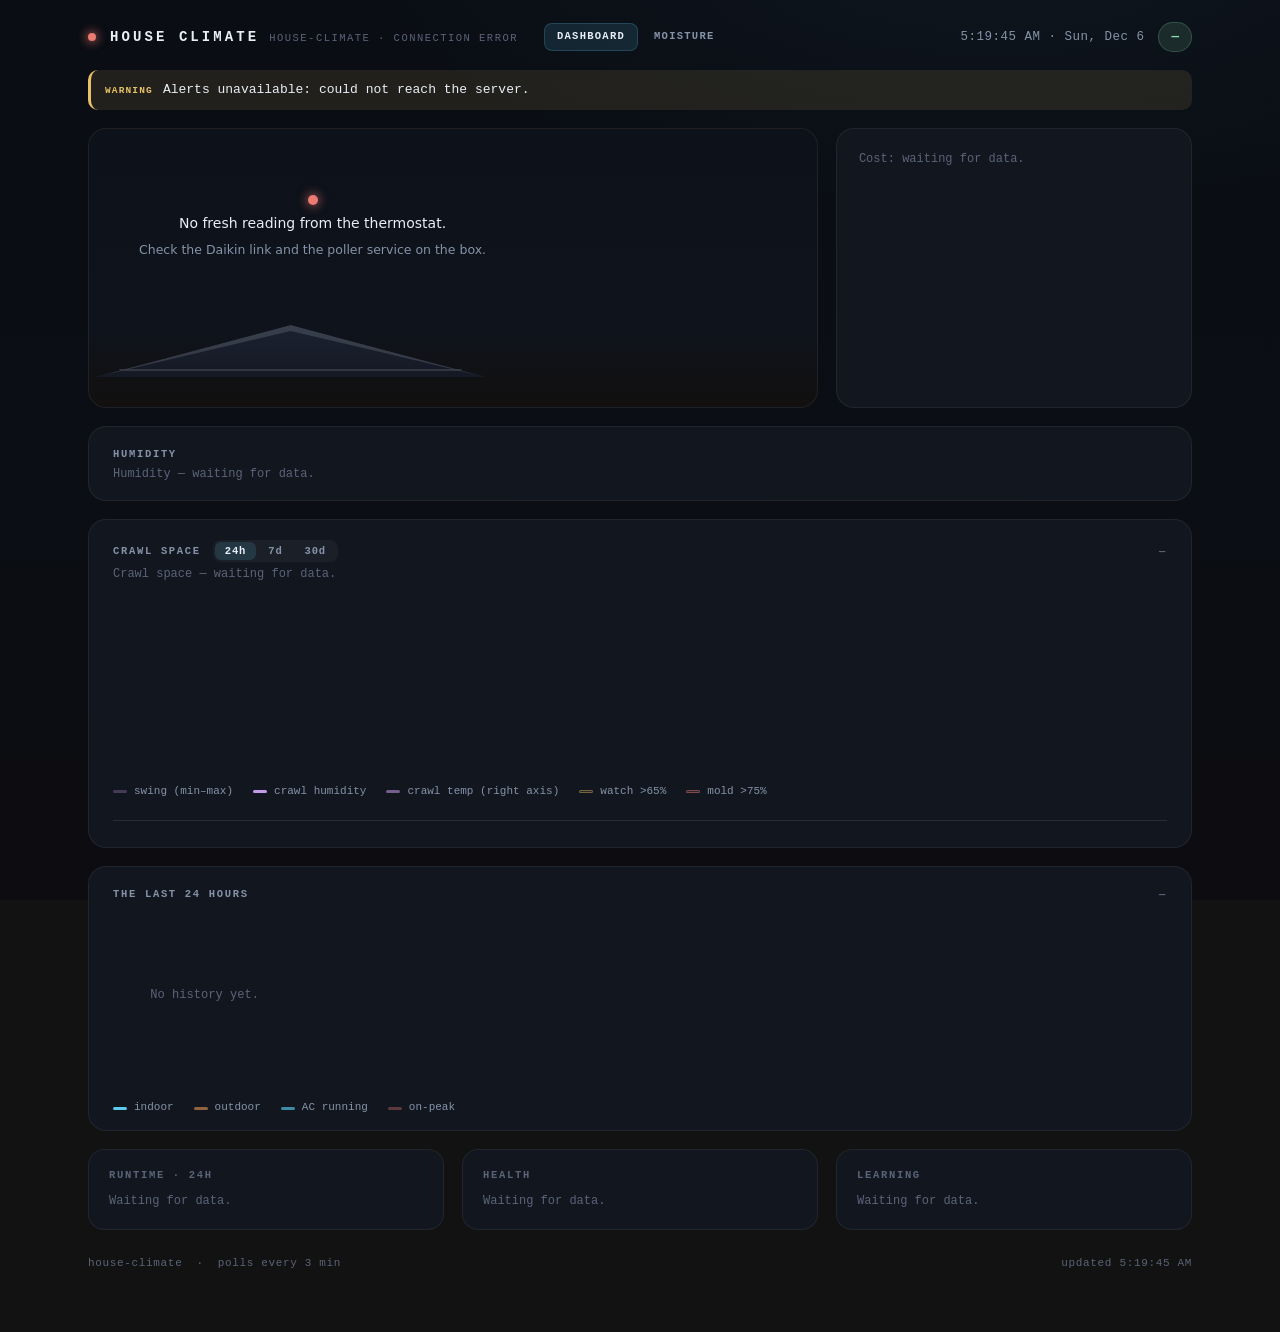
==== commit 84ee597a: "release: v1.3.0" ====
--- a/src/house_climate/web/static/index.html
+++ b/src/house_climate/web/static/index.html
@@ -6,7 +6,7 @@
   <meta name="color-scheme" content="dark">
   <title>House Climate</title>
   <link rel="icon" href="[data-uri]">
-  <link rel="stylesheet" href="styles.css?v=1.2.0">
+  <link rel="stylesheet" href="styles.css?v=1.3.0">
 </head>
 <body>
   <!-- shared gradients for the airflow "airwaves" — faded at both ends -->
@@ -150,7 +150,7 @@
     </footer>
   </div>
 
-  <script src="common.js?v=1.2.0"></script>
-  <script src="app.js?v=1.2.0"></script>
+  <script src="common.js?v=1.3.0"></script>
+  <script src="app.js?v=1.3.0"></script>
 </body>
 </html>
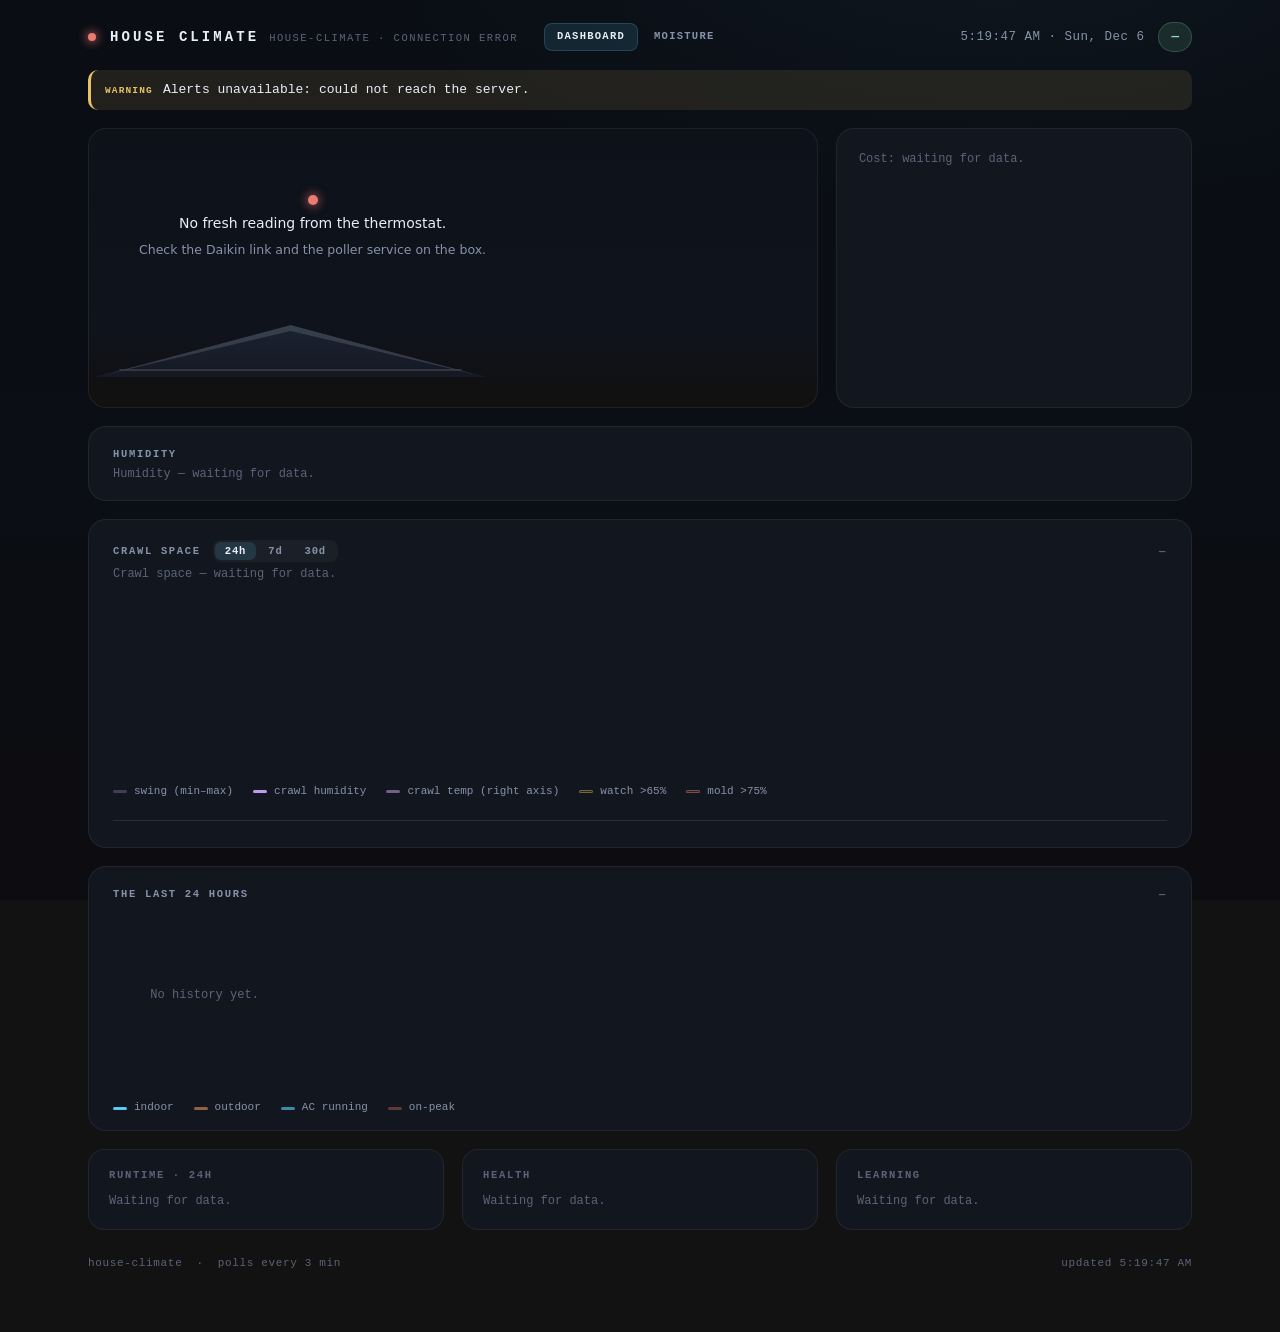
==== commit 91c2a105: "release: v1.4.0" ====
--- a/src/house_climate/web/static/index.html
+++ b/src/house_climate/web/static/index.html
@@ -6,7 +6,7 @@
   <meta name="color-scheme" content="dark">
   <title>House Climate</title>
   <link rel="icon" href="[data-uri]">
-  <link rel="stylesheet" href="styles.css?v=1.3.0">
+  <link rel="stylesheet" href="styles.css?v=1.4.0">
 </head>
 <body>
   <!-- shared gradients for the airflow "airwaves" — faded at both ends -->
@@ -150,7 +150,7 @@
     </footer>
   </div>
 
-  <script src="common.js?v=1.3.0"></script>
-  <script src="app.js?v=1.3.0"></script>
+  <script src="common.js?v=1.4.0"></script>
+  <script src="app.js?v=1.4.0"></script>
 </body>
 </html>
